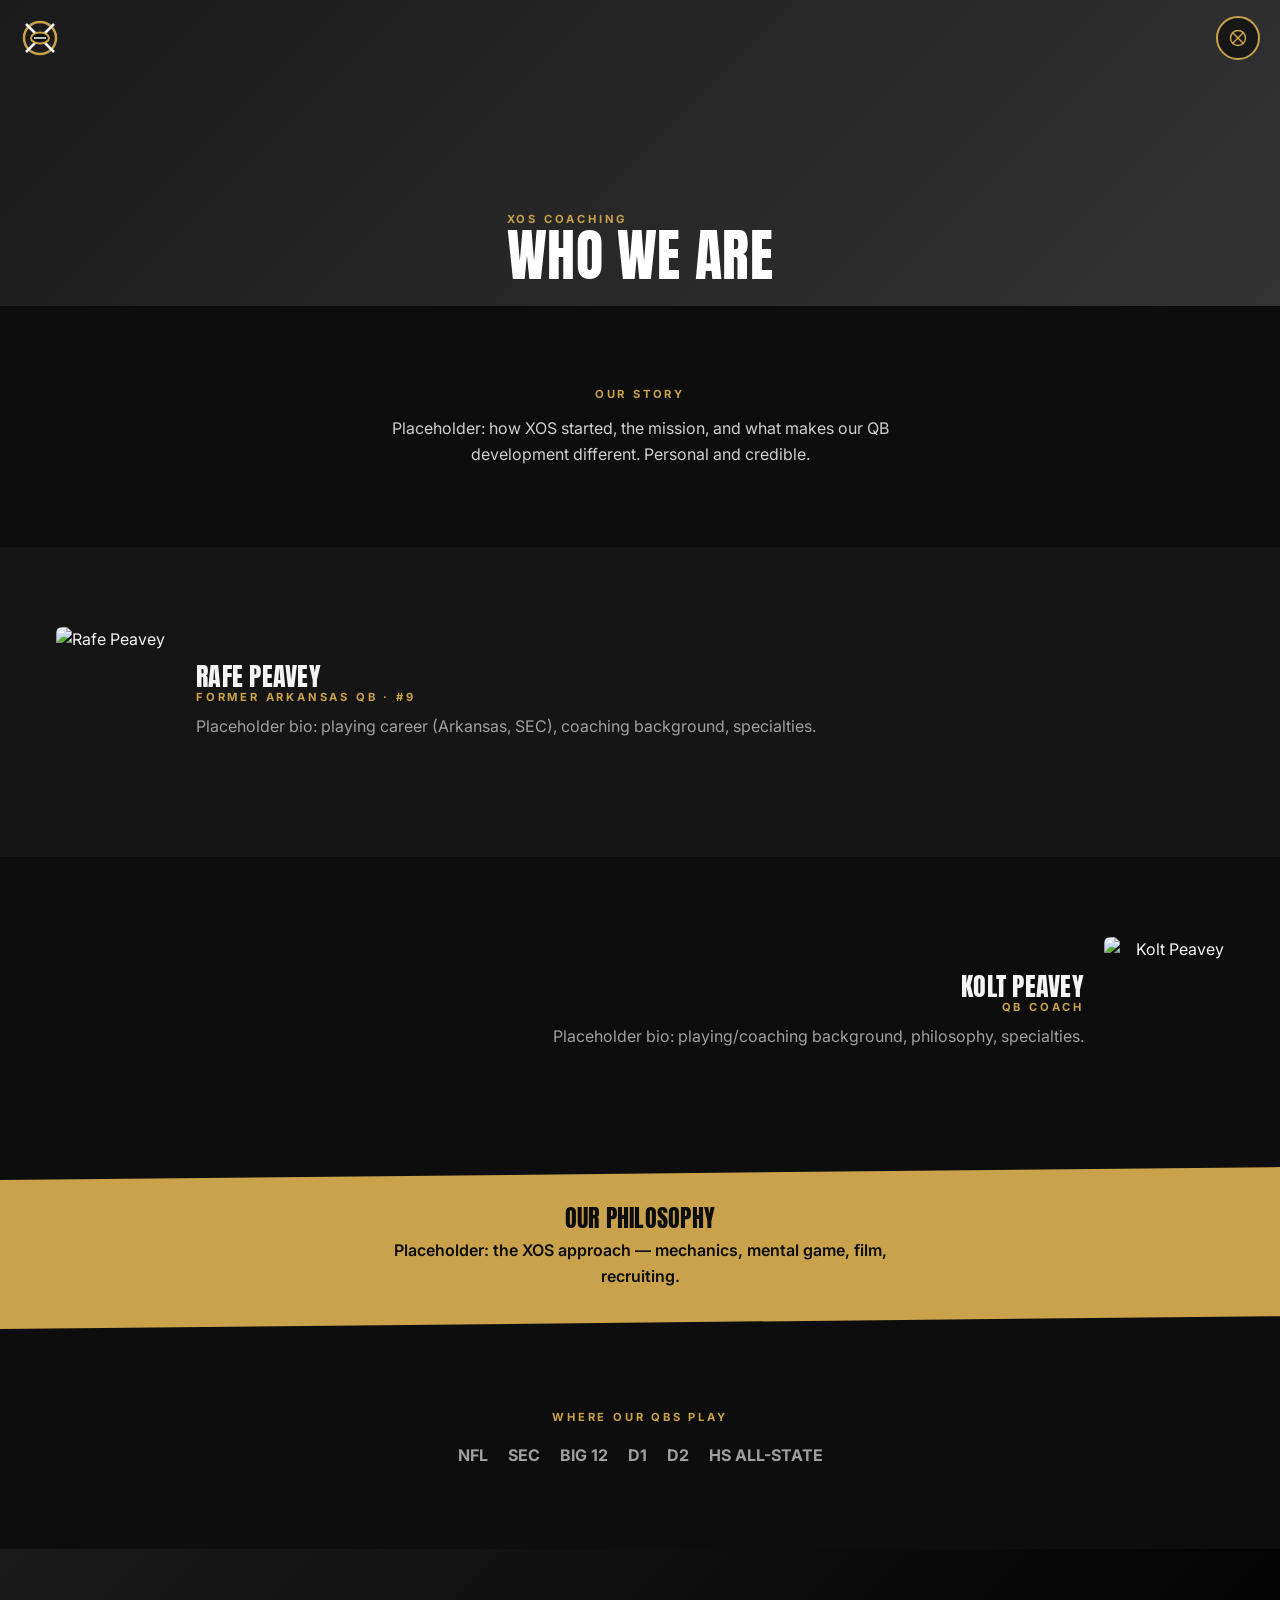
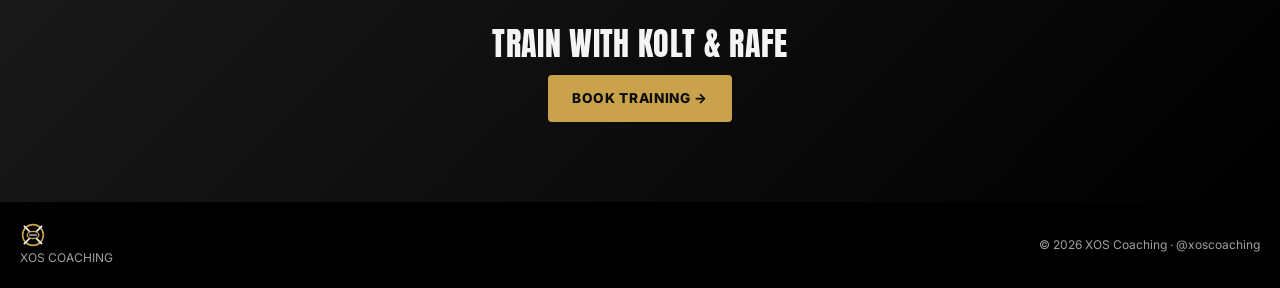
==== about.html @ e22375e3 "feat: about and training pages Co-Authored-By: Claude Opus 4.8 (1M context) <noreply@anthropic.com>" ====
<!doctype html>
<html lang="en">
<head>
  <meta charset="utf-8">
  <meta name="viewport" content="width=device-width, initial-scale=1">
  <title>Who We Are — XOS Coaching</title>
  <meta name="description" content="Meet Rafe & Kolt Peavey, elite quarterback coaches with 100+ NFL and college QBs developed.">
  <link rel="preconnect" href="https://fonts.googleapis.com">
  <link rel="preconnect" href="https://fonts.gstatic.com" crossorigin>
  <link href="https://fonts.googleapis.com/css2?family=Anton&family=Inter:wght@400;600;700;800&display=swap" rel="stylesheet">
  <link rel="stylesheet" href="css/styles.css">
  <link rel="icon" href="assets/logo.svg">
</head>
<body>
  <header class="site-header">
    <a href="index.html" aria-label="XOS Coaching home"><img class="logo" src="assets/logo.svg" alt="XOS Coaching"></a>
    <button class="menu-toggle" aria-label="Open menu" aria-controls="site-menu" aria-expanded="false">
      <svg viewBox="0 0 40 40" aria-hidden="true"><circle cx="20" cy="20" r="15" fill="none" stroke="currentColor" stroke-width="3"/><line x1="8" y1="8" x2="32" y2="32" stroke="currentColor" stroke-width="3"/><line x1="32" y1="8" x2="8" y2="32" stroke="currentColor" stroke-width="3"/></svg>
    </button>
  </header>

  <main>
    <section class="page-banner"><div class="container"><p class="label">XOS Coaching</p><h1>Who We Are</h1></div></section>

    <section class="section container" style="text-align:center">
      <p class="label">Our Story</p>
      <p style="max-width:36rem;margin:.75rem auto 0;color:#cfcfcf">Placeholder: how XOS started, the mission, and what makes our QB development different. Personal and credible.</p>
    </section>

    <section class="section" style="background:var(--panel-2)"><div class="container">
      <div class="about-coach">
        <img src="images/rafe.jpg" alt="Rafe Peavey">
        <div><h2 style="font-size:1.6rem">Rafe Peavey</h2><p class="label">Former Arkansas QB · #9</p><p style="color:var(--muted);margin-top:.5rem">Placeholder bio: playing career (Arkansas, SEC), coaching background, specialties.</p></div>
      </div>
    </div></section>

    <section class="section"><div class="container">
      <div class="about-coach reverse">
        <img src="images/kolt.jpg" alt="Kolt Peavey">
        <div><h2 style="font-size:1.6rem">Kolt Peavey</h2><p class="label">QB Coach</p><p style="color:var(--muted);margin-top:.5rem">Placeholder bio: playing/coaching background, philosophy, specialties.</p></div>
      </div>
    </div></section>

    <section class="slash"><div class="container" style="text-align:center">
      <h2 style="font-size:1.5rem">Our Philosophy</h2>
      <p style="max-width:34rem;margin:.5rem auto 0;font-weight:600">Placeholder: the XOS approach — mechanics, mental game, film, recruiting.</p>
    </div></section>

    <section class="section container" style="text-align:center">
      <p class="label">Where Our QBs Play</p>
      <div class="commit-list" style="margin-top:1rem;color:var(--muted)"><span>NFL</span><span>SEC</span><span>BIG 12</span><span>D1</span><span>D2</span><span>HS ALL-STATE</span></div>
    </section>

    <section class="section" style="background:linear-gradient(135deg,#1a1a1a,#000);text-align:center"><div class="container">
      <h2 style="font-size:2rem">Train With Kolt &amp; Rafe</h2>
      <a class="btn btn-gold" href="contact.html" style="margin-top:1rem">BOOK TRAINING →</a>
    </div></section>
  </main>

  <div class="site-menu" id="site-menu" role="dialog" aria-modal="true" aria-label="Site menu">
    <button class="menu-toggle menu-close" aria-label="Close menu">✕</button>
    <nav>
      <a href="about.html" aria-current="page">Who We Are</a>
      <a href="training.html">What We Do</a>
      <a href="players.html">Players</a>
      <a href="contact.html">Contact</a>
    </nav>
    <div class="menu-foot">KOLT &amp; RAFE PEAVEY · @XOSCOACHING</div>
  </div>

  <footer class="site-footer">
    <span><img class="logo" src="assets/logo.svg" alt="">XOS COACHING</span>
    <span>© 2026 XOS Coaching · @xoscoaching</span>
  </footer>

  <script src="js/main.js"></script>
</body>
</html>
---- css/styles.css ----
:root{
  --ink:#0d0d0d; --panel:#111; --panel-2:#151515;
  --gold:#c9a24b; --gold-dim:#7a5a1a;
  --text:#f4f4f4; --muted:#a0a0a0; --line:#262626;
  --max:1200px;
  --font-display:"Anton","Impact",sans-serif;
  --font-body:"Inter",-apple-system,"Segoe UI",Roboto,sans-serif;
}
*,*::before,*::after{box-sizing:border-box;margin:0;padding:0}
html{scroll-behavior:smooth}
body{background:var(--ink);color:var(--text);font-family:var(--font-body);line-height:1.6;-webkit-font-smoothing:antialiased}
img{max-width:100%;display:block}
a{color:inherit;text-decoration:none}
h1,h2,h3{font-family:var(--font-display);font-weight:400;letter-spacing:.01em;line-height:.95;text-transform:uppercase}
.container{max-width:var(--max);margin:0 auto;padding:0 1rem}
.label{color:var(--gold);font-size:.7rem;letter-spacing:.25em;text-transform:uppercase;font-weight:700;font-family:var(--font-body)}
.section{padding:3.5rem 0}
@media (min-width:1024px){.section{padding:5rem 0}}

/* buttons */
.btn{display:inline-block;font-family:var(--font-body);font-weight:800;font-size:.85rem;letter-spacing:.05em;padding:.8rem 1.5rem;border-radius:4px;cursor:pointer;border:0;transition:transform .1s,filter .15s}
.btn:hover{filter:brightness(1.08)}.btn:active{transform:translateY(1px)}
.btn-gold{background:var(--gold);color:var(--ink)}
.btn-ghost{background:transparent;color:var(--text);border:2px solid var(--gold)}

/* header */
.site-header{position:absolute;top:0;left:0;right:0;z-index:30;display:flex;align-items:center;justify-content:space-between;padding:1rem 1.25rem}
.site-header .logo{width:40px;height:40px}
.menu-toggle{width:44px;height:44px;border-radius:50%;border:2px solid var(--gold);background:#0d0d0daa;color:var(--gold);display:flex;align-items:center;justify-content:center;cursor:pointer}
.menu-toggle svg{width:20px;height:20px}

/* full-screen menu */
.site-menu{position:fixed;inset:0;z-index:40;background:var(--ink);display:flex;flex-direction:column;justify-content:center;padding:2rem 1.5rem;transform:translateY(-100%);opacity:0;visibility:hidden;transition:transform .35s ease,opacity .3s}
.site-menu.open{transform:translateY(0);opacity:1;visibility:visible}
.site-menu nav{display:flex;flex-direction:column;gap:.75rem}
.site-menu nav a{font-family:var(--font-display);font-size:2.25rem;text-transform:uppercase;color:var(--text);width:fit-content;transition:color .15s}
.site-menu nav a:hover,.site-menu nav a[aria-current="page"]{color:var(--gold)}
.site-menu .menu-close{position:absolute;top:1rem;right:1.25rem}
.site-menu .menu-foot{position:absolute;bottom:1.5rem;left:1.5rem;color:var(--muted);font-size:.75rem;letter-spacing:.1em}
@media (min-width:1024px){.site-menu nav a{font-size:3.5rem}}

/* footer */
.site-footer{background:#000;color:var(--muted);font-size:.75rem;padding:1.25rem;display:flex;flex-wrap:wrap;gap:.5rem;justify-content:space-between;align-items:center}
.site-footer .logo{width:26px;height:26px;vertical-align:middle;margin-right:.4rem}

/* hero & home */
.hero{position:relative;min-height:88vh;display:flex;align-items:flex-end;overflow:hidden;background:#c9c4b8}
.hero__collage{position:absolute;inset:0;z-index:0}
.hero__collage img{position:absolute;bottom:0;height:auto;object-fit:cover}
.hero__watermark{position:absolute;top:44%;left:50%;transform:translate(-50%,-50%);font-family:var(--font-display);font-size:32vw;color:#000;opacity:.08;z-index:0;pointer-events:none;line-height:1}
.hero__scrim{position:absolute;inset:0;background:linear-gradient(0deg,#000000aa,transparent 55%);z-index:1}
.hero__inner{position:relative;z-index:2;padding:0 1.25rem 2.5rem}
.hero h1{color:#fff;font-size:clamp(2.75rem,10vw,6rem);text-shadow:0 2px 12px #0009}
.hero .cta{margin-top:1.25rem}
.slash{background:var(--gold);color:var(--ink);clip-path:polygon(0 8%,100% 0,100% 92%,0 100%);padding:2.5rem 0}
.stats{display:flex;justify-content:space-around;text-align:center;gap:1rem;flex-wrap:wrap}
.stats .n{font-family:var(--font-display);font-size:2.5rem}
.cards{display:grid;grid-template-columns:1fr;gap:1rem}
@media(min-width:640px){.cards{grid-template-columns:repeat(3,1fr)}}
.card{background:var(--panel);border:1px solid var(--line);border-top:3px solid var(--gold);border-radius:6px;padding:1.25rem}
.coach-row{display:flex;gap:1rem;align-items:center;flex-wrap:wrap}

/* page banner */
.page-banner{position:relative;min-height:34vh;display:flex;align-items:flex-end;background:linear-gradient(135deg,#1a1a1a,#333);overflow:hidden}
.page-banner .container{position:relative;z-index:2;padding-bottom:1.5rem}
.page-banner h1{color:#fff;font-size:clamp(2rem,7vw,3.5rem)}

/* gallery */
.gallery{display:grid;grid-template-columns:repeat(2,1fr);gap:.5rem}
@media(min-width:640px){.gallery{grid-template-columns:repeat(4,1fr)}}
.gallery img{width:100%;height:100%;aspect-ratio:1;object-fit:cover;border-radius:4px;cursor:pointer;transition:opacity .15s}
.gallery img:hover{opacity:.85}

/* lightbox */
.lightbox{position:fixed;inset:0;z-index:60;background:#000000ee;display:none;align-items:center;justify-content:center;padding:1.5rem}
.lightbox.open{display:flex}
.lightbox img{max-width:92vw;max-height:88vh;border-radius:6px}
.lightbox .lb-close{position:absolute;top:1rem;right:1.25rem;color:#fff;font-size:2rem;cursor:pointer;background:none;border:0}

/* commitments */
.commit-list{display:flex;flex-wrap:wrap;justify-content:center;gap:.5rem 1.25rem;font-weight:700}

/* contact form */
.contact-grid{display:grid;grid-template-columns:1fr;gap:1.5rem}
@media(min-width:900px){.contact-grid{grid-template-columns:1.4fr 1fr}}
.field label{display:block;color:var(--muted);font-size:.7rem;letter-spacing:.12em;text-transform:uppercase;margin-bottom:.3rem}
.field input,.field select,.field textarea{width:100%;background:#1a1a1a;border:1px solid var(--line);border-radius:4px;color:var(--text);padding:.6rem;font-family:var(--font-body)}
.field{margin-bottom:.8rem}
.field-row{display:grid;grid-template-columns:1fr 1fr;gap:.8rem}
.field input:focus,.field select:focus,.field textarea:focus{outline:2px solid var(--gold);border-color:var(--gold)}
.field.required label::after{content:" *";color:var(--gold)}
.form-status{margin-top:.8rem;padding:.8rem;border-radius:4px;display:none}
.form-status.ok{display:block;background:#14351f;color:#7fdca0}
.form-status.err{display:block;background:#3a1414;color:#f0a0a0}
.contact-info a{color:var(--gold)}
.contact-info div{margin:.5rem 0}

/* about page */
.about-coach{display:flex;gap:1.25rem;align-items:center;flex-wrap:wrap}
.about-coach img{width:120px;height:150px;object-fit:cover;border-radius:6px}
@media(min-width:640px){.about-coach.reverse{flex-direction:row-reverse;text-align:right}}
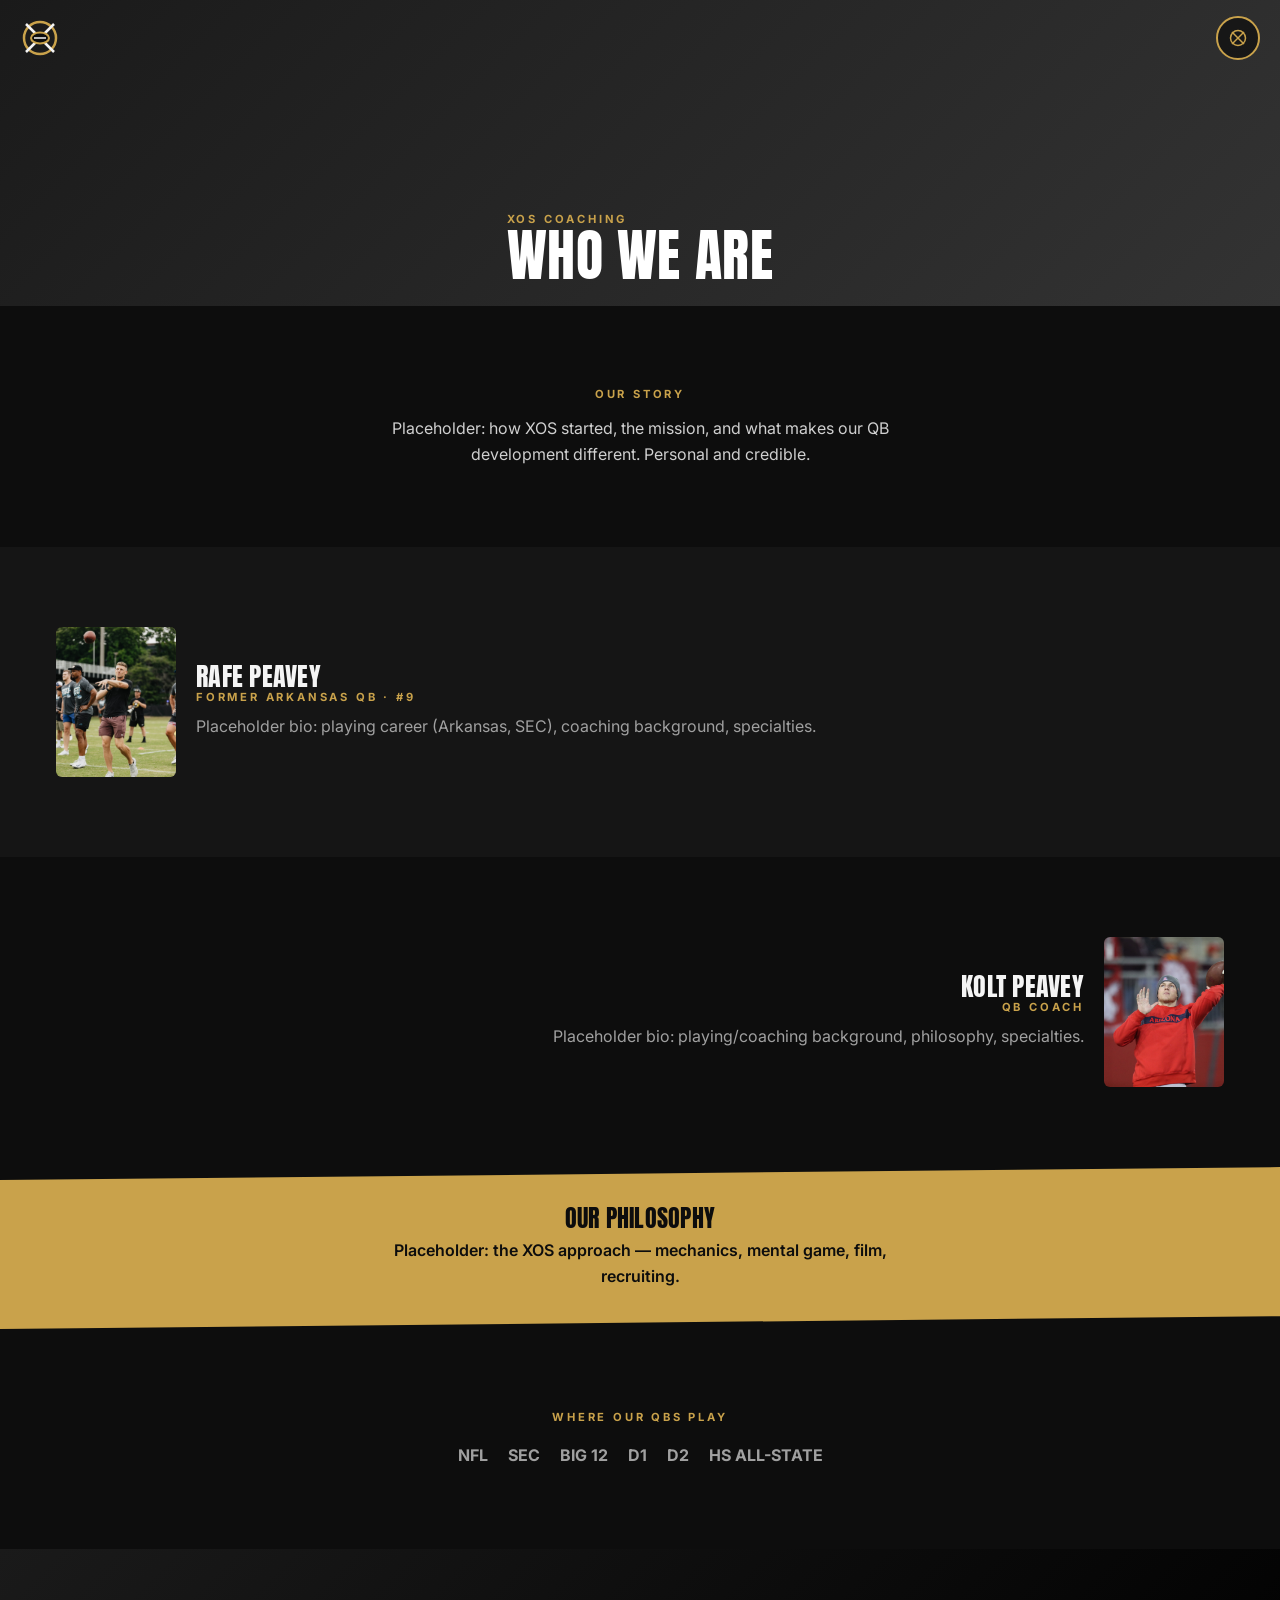
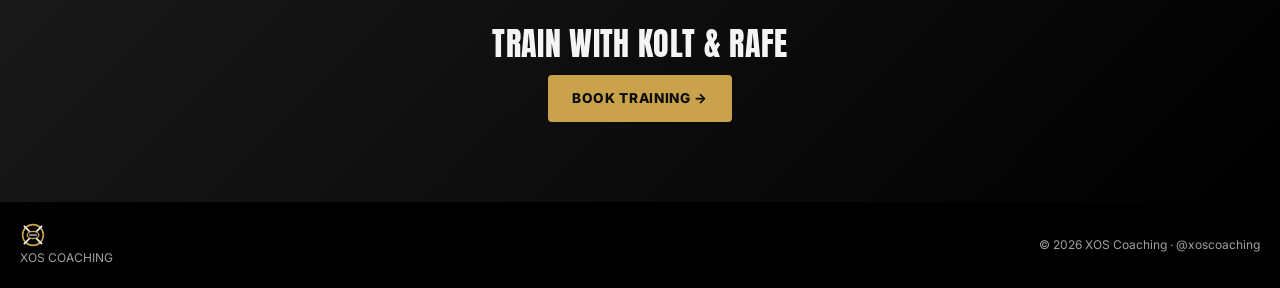
==== commit aa806f2e: "feat: add optimized photos and wire real images" ====
--- a/about.html
+++ b/about.html
@@ -29,14 +29,14 @@
 
     <section class="section" style="background:var(--panel-2)"><div class="container">
       <div class="about-coach">
-        <img src="images/rafe.jpg" alt="Rafe Peavey">
+        <img src="images/rafe.jpg" alt="Coach Rafe Peavey on the field">
         <div><h2 style="font-size:1.6rem">Rafe Peavey</h2><p class="label">Former Arkansas QB · #9</p><p style="color:var(--muted);margin-top:.5rem">Placeholder bio: playing career (Arkansas, SEC), coaching background, specialties.</p></div>
       </div>
     </div></section>
 
     <section class="section"><div class="container">
       <div class="about-coach reverse">
-        <img src="images/kolt.jpg" alt="Kolt Peavey">
+        <img src="images/kolt.jpg" alt="Coach Kolt Peavey coaching from the sideline">
         <div><h2 style="font-size:1.6rem">Kolt Peavey</h2><p class="label">QB Coach</p><p style="color:var(--muted);margin-top:.5rem">Placeholder bio: playing/coaching background, philosophy, specialties.</p></div>
       </div>
     </div></section>
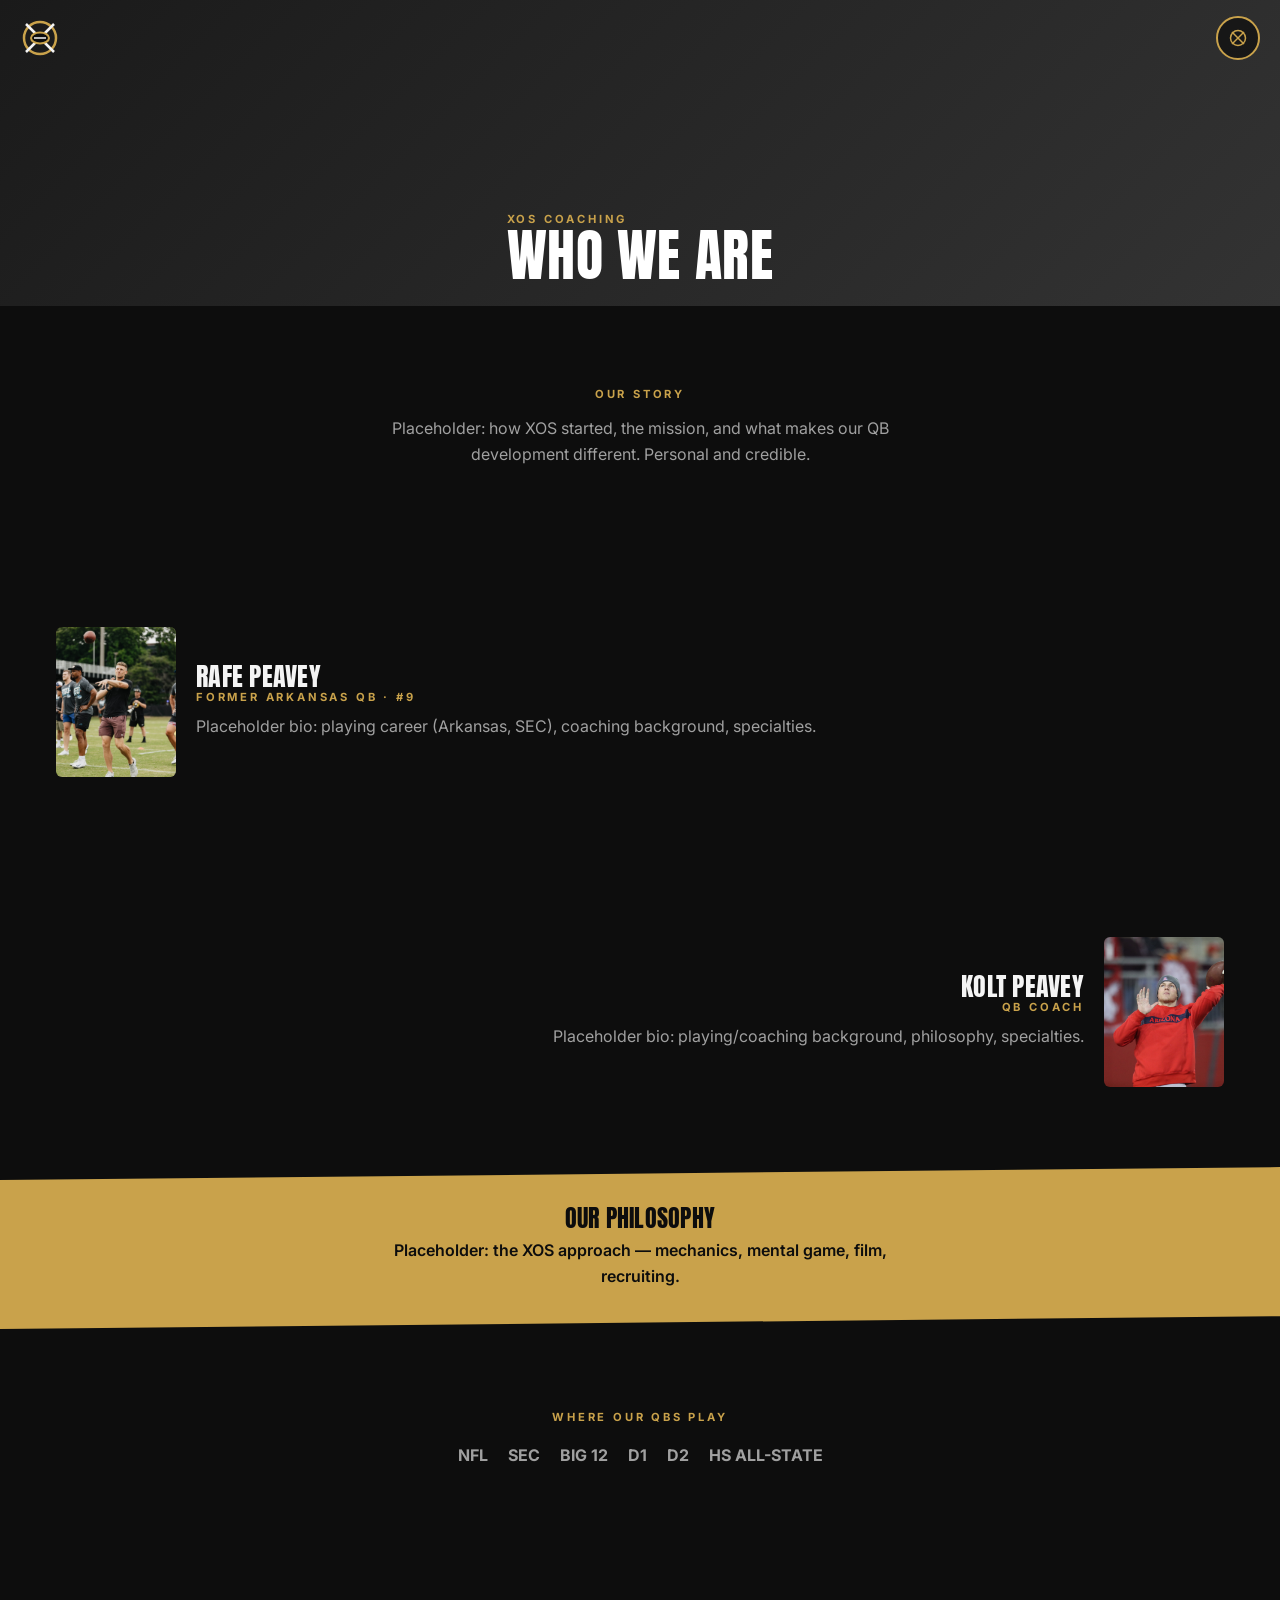
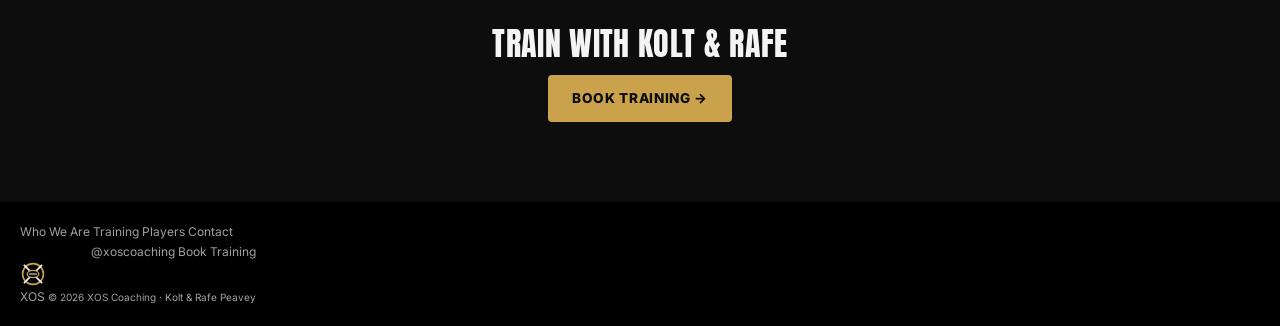
==== commit a40f114e: "Restyle interior pages to Midnight Gold theme Dossier player cards, themed banners/CTAs, light foote" ====
--- a/about.html
+++ b/about.html
@@ -7,9 +7,9 @@
   <meta name="description" content="Meet Rafe & Kolt Peavey, elite quarterback coaches with 100+ NFL and college QBs developed.">
   <link rel="preconnect" href="https://fonts.googleapis.com">
   <link rel="preconnect" href="https://fonts.gstatic.com" crossorigin>
-  <link href="https://fonts.googleapis.com/css2?family=Anton&family=Inter:wght@400;600;700;800&display=swap" rel="stylesheet">
+  <link href="https://fonts.googleapis.com/css2?family=Anton&family=Inter:wght@300;400;600;700;800&family=JetBrains+Mono:wght@400;700&display=swap" rel="stylesheet">
   <link rel="stylesheet" href="css/styles.css">
-  <link rel="icon" href="assets/logo.svg">
+  <link rel="icon" href="assets/logo.svg" type="image/svg+xml">
 </head>
 <body>
   <header class="site-header">
@@ -24,19 +24,19 @@
 
     <section class="section container" style="text-align:center">
       <p class="label">Our Story</p>
-      <p style="max-width:36rem;margin:.75rem auto 0;color:#cfcfcf">Placeholder: how XOS started, the mission, and what makes our QB development different. Personal and credible.</p>
+      <p style="max-width:36rem;margin:.75rem auto 0;color:var(--muted)">Placeholder: how XOS started, the mission, and what makes our QB development different. Personal and credible.</p>
     </section>
 
-    <section class="section" style="background:var(--panel-2)"><div class="container">
+    <section class="section" style="background:var(--bg-mid)"><div class="container">
       <div class="about-coach">
-        <img src="images/rafe.jpg" alt="Coach Rafe Peavey on the field">
+        <img src="images/rafe.jpg" alt="Coach Rafe Peavey on the field" loading="lazy">
         <div><h2 style="font-size:1.6rem">Rafe Peavey</h2><p class="label">Former Arkansas QB · #9</p><p style="color:var(--muted);margin-top:.5rem">Placeholder bio: playing career (Arkansas, SEC), coaching background, specialties.</p></div>
       </div>
     </div></section>
 
     <section class="section"><div class="container">
       <div class="about-coach reverse">
-        <img src="images/kolt.jpg" alt="Coach Kolt Peavey coaching from the sideline">
+        <img src="images/kolt.jpg" alt="Coach Kolt Peavey coaching from the sideline" loading="lazy">
         <div><h2 style="font-size:1.6rem">Kolt Peavey</h2><p class="label">QB Coach</p><p style="color:var(--muted);margin-top:.5rem">Placeholder bio: playing/coaching background, philosophy, specialties.</p></div>
       </div>
     </div></section>
@@ -51,8 +51,8 @@
       <div class="commit-list" style="margin-top:1rem;color:var(--muted)"><span>NFL</span><span>SEC</span><span>BIG 12</span><span>D1</span><span>D2</span><span>HS ALL-STATE</span></div>
     </section>
 
-    <section class="section" style="background:linear-gradient(135deg,#1a1a1a,#000);text-align:center"><div class="container">
-      <h2 style="font-size:2rem">Train With Kolt &amp; Rafe</h2>
+    <section class="section" style="background:radial-gradient(ellipse at 50% 120%,var(--bg-warm) 0%,var(--bg) 70%);text-align:center"><div class="container">
+      <h2 class="glow-text" style="font-size:2rem">Train With Kolt &amp; Rafe</h2>
       <a class="btn btn-gold" href="contact.html" style="margin-top:1rem">BOOK TRAINING →</a>
     </div></section>
   </main>
@@ -68,9 +68,26 @@
     <div class="menu-foot">KOLT &amp; RAFE PEAVEY · @XOSCOACHING</div>
   </div>
 
+  <!-- LIGHT FOOTER -->
   <footer class="site-footer">
-    <span><img class="logo" src="assets/logo.svg" alt="">XOS COACHING</span>
-    <span>© 2026 XOS Coaching · @xoscoaching</span>
+    <div class="footer-inner">
+      <div class="footer-links">
+        <div>
+          <a href="about.html">Who We Are</a>
+          <a href="training.html">Training</a>
+          <a href="players.html">Players</a>
+          <a href="contact.html">Contact</a>
+        </div>
+        <div style="text-align:right">
+          <a href="https://instagram.com/xoscoaching">@xoscoaching</a>
+          <a href="contact.html">Book Training</a>
+        </div>
+      </div>
+      <div class="footer-brand">
+        <span class="brand-word"><img class="logo" src="assets/logo.svg" alt="">XOS</span>
+        <small>© 2026 XOS Coaching · Kolt &amp; Rafe Peavey</small>
+      </div>
+    </div>
   </footer>
 
   <script src="js/main.js"></script>
--- a/css/styles.css
+++ b/css/styles.css
@@ -44,12 +44,12 @@
 .site-footer .logo{width:26px;height:26px;vertical-align:middle;margin-right:.4rem}
 
 /* hero & home */
-.hero{position:relative;min-height:88vh;display:flex;align-items:flex-end;overflow:hidden;background:#c9c4b8}
-.hero__collage{position:absolute;inset:0;z-index:0}
-.hero__collage img{position:absolute;bottom:0;height:auto;object-fit:cover}
-.hero__watermark{position:absolute;top:44%;left:50%;transform:translate(-50%,-50%);font-family:var(--font-display);font-size:32vw;color:#000;opacity:.08;z-index:0;pointer-events:none;line-height:1}
-.hero__scrim{position:absolute;inset:0;background:linear-gradient(0deg,#000000aa,transparent 55%);z-index:1}
-.hero__inner{position:relative;z-index:2;padding:0 1.25rem 2.5rem}
+.hero{position:relative;min-height:86vh;display:flex;align-items:flex-end;overflow:hidden;background:#0d0d0d}
+.hero__collage{position:absolute;inset:0;z-index:0;display:flex}
+.hero__collage img{flex:1 1 0;width:0;height:100%;object-fit:cover;object-position:center 25%}
+.hero__watermark{position:absolute;top:50%;left:50%;transform:translate(-50%,-50%);font-family:var(--font-display);font-size:34vw;color:#fff;opacity:.12;z-index:2;pointer-events:none;line-height:1;letter-spacing:-.02em}
+.hero__scrim{position:absolute;inset:0;background:linear-gradient(0deg,rgba(0,0,0,.8) 0%,rgba(0,0,0,.45) 45%,rgba(0,0,0,.2) 100%);z-index:1}
+.hero__inner{position:relative;z-index:3;padding:0 1.25rem 2.75rem}
 .hero h1{color:#fff;font-size:clamp(2.75rem,10vw,6rem);text-shadow:0 2px 12px #0009}
 .hero .cta{margin-top:1.25rem}
 .slash{background:var(--gold);color:var(--ink);clip-path:polygon(0 8%,100% 0,100% 92%,0 100%);padding:2.5rem 0}
@@ -70,12 +70,13 @@
 @media(min-width:640px){.gallery{grid-template-columns:repeat(4,1fr)}}
 .gallery img{width:100%;height:100%;aspect-ratio:1;object-fit:cover;border-radius:4px;cursor:pointer;transition:opacity .15s}
 .gallery img:hover{opacity:.85}
+.gallery img:focus-visible{outline:3px solid var(--gold);outline-offset:2px}
 
 /* lightbox */
 .lightbox{position:fixed;inset:0;z-index:60;background:#000000ee;display:none;align-items:center;justify-content:center;padding:1.5rem}
 .lightbox.open{display:flex}
 .lightbox img{max-width:92vw;max-height:88vh;border-radius:6px}
-.lightbox .lb-close{position:absolute;top:1rem;right:1.25rem;color:#fff;font-size:2rem;cursor:pointer;background:none;border:0}
+.lightbox .lb-close{position:absolute;top:1rem;right:1.25rem;width:44px;height:44px;display:flex;align-items:center;justify-content:center;color:#fff;font-size:2rem;cursor:pointer;background:none;border:0}
 
 /* commitments */
 .commit-list{display:flex;flex-wrap:wrap;justify-content:center;gap:.5rem 1.25rem;font-weight:700}
@@ -86,7 +87,8 @@
 .field label{display:block;color:var(--muted);font-size:.7rem;letter-spacing:.12em;text-transform:uppercase;margin-bottom:.3rem}
 .field input,.field select,.field textarea{width:100%;background:#1a1a1a;border:1px solid var(--line);border-radius:4px;color:var(--text);padding:.6rem;font-family:var(--font-body)}
 .field{margin-bottom:.8rem}
-.field-row{display:grid;grid-template-columns:1fr 1fr;gap:.8rem}
+.field-row{display:grid;grid-template-columns:1fr;gap:.8rem}
+@media(min-width:480px){.field-row{grid-template-columns:1fr 1fr}}
 .field input:focus,.field select:focus,.field textarea:focus{outline:2px solid var(--gold);border-color:var(--gold)}
 .field.required label::after{content:" *";color:var(--gold)}
 .form-status{margin-top:.8rem;padding:.8rem;border-radius:4px;display:none}
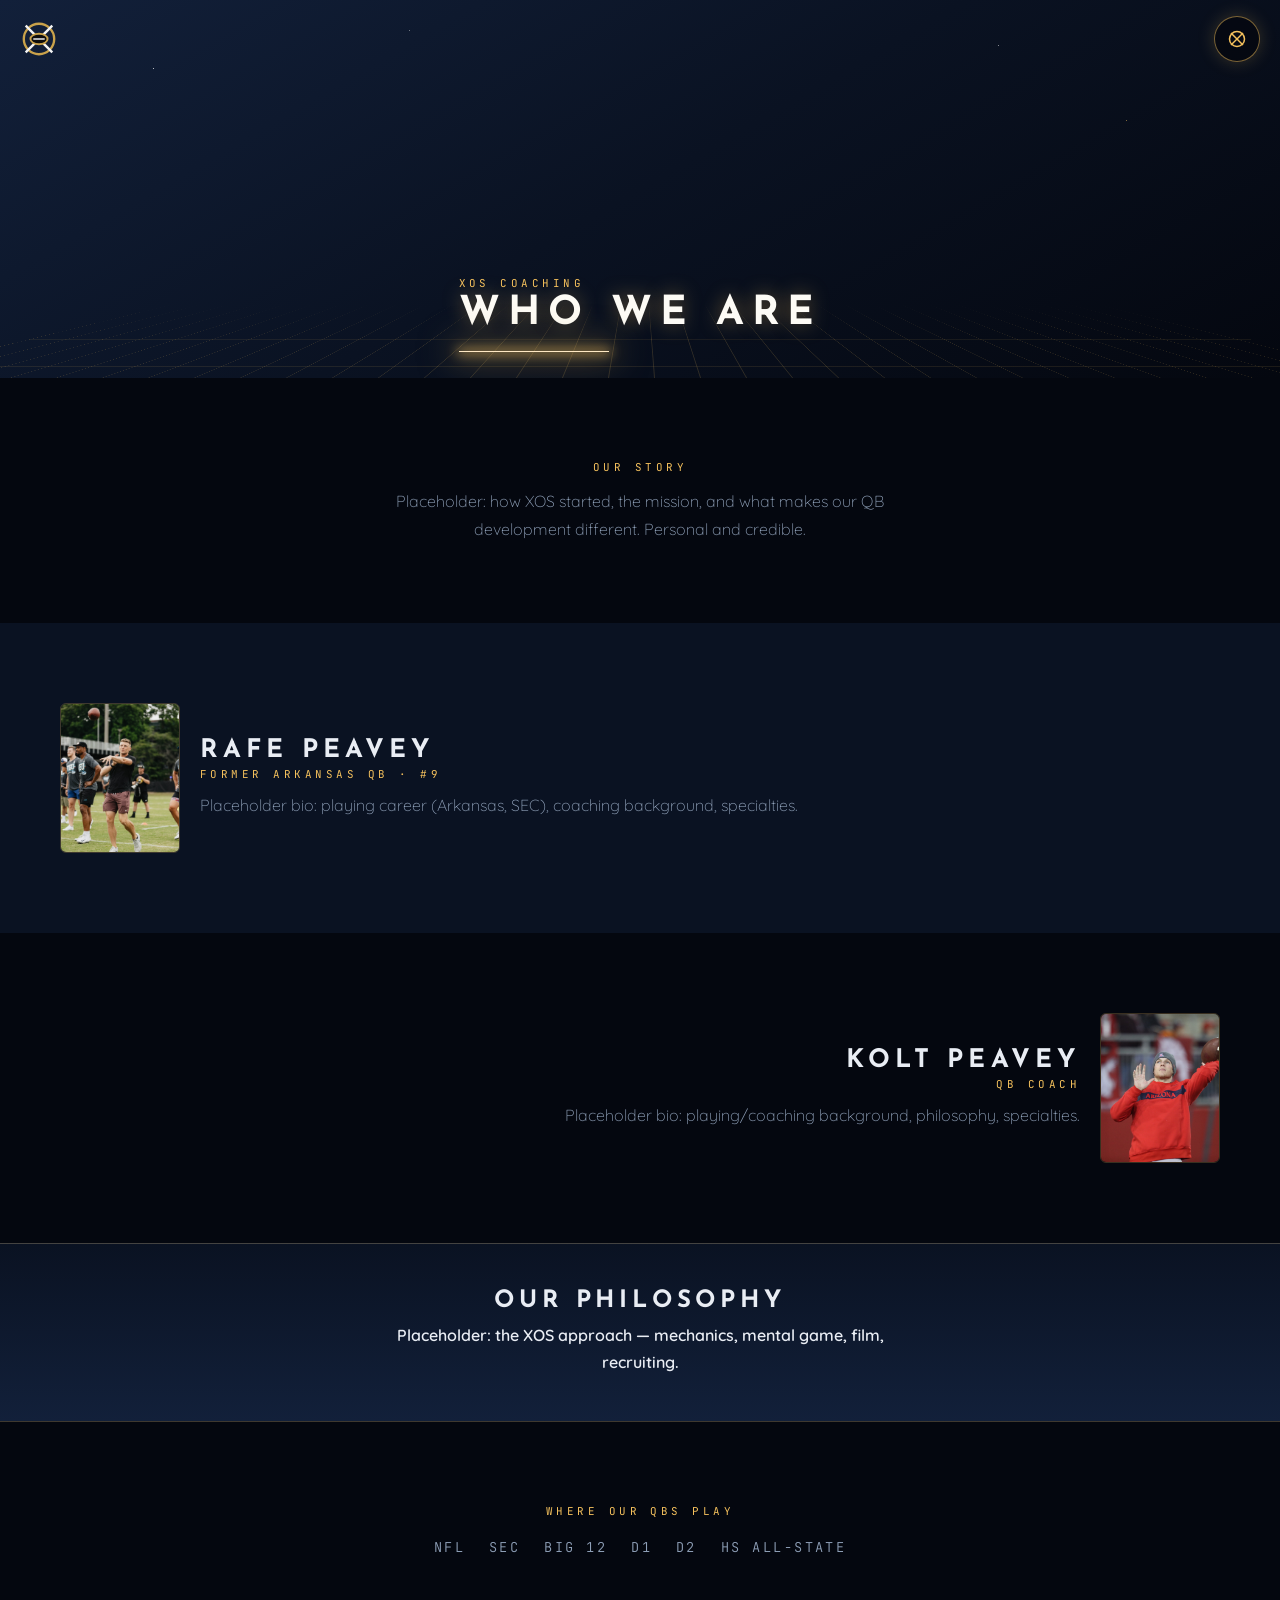
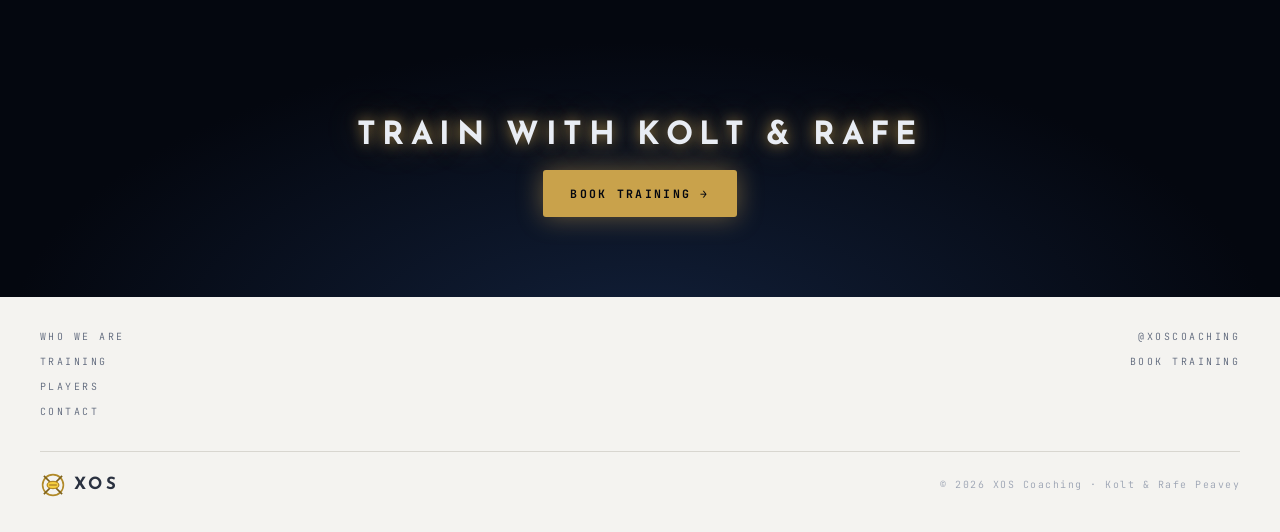
==== commit 7fe49813: "Redraw XOS hero wordmark as neon saber; align type with Odin Hero wordmark is now an inline SVG of s" ====
--- a/about.html
+++ b/about.html
@@ -7,7 +7,7 @@
   <meta name="description" content="Meet Rafe & Kolt Peavey, elite quarterback coaches with 100+ NFL and college QBs developed.">
   <link rel="preconnect" href="https://fonts.googleapis.com">
   <link rel="preconnect" href="https://fonts.gstatic.com" crossorigin>
-  <link href="https://fonts.googleapis.com/css2?family=Anton&family=Inter:wght@300;400;600;700;800&family=JetBrains+Mono:wght@400;700&display=swap" rel="stylesheet">
+  <link href="https://fonts.googleapis.com/css2?family=Josefin+Sans:wght@400;600;700&family=Quicksand:wght@300;400;500;600;700&family=JetBrains+Mono:wght@400;700&display=swap" rel="stylesheet">
   <link rel="stylesheet" href="css/styles.css">
   <link rel="icon" href="assets/logo.svg" type="image/svg+xml">
 </head>
--- a/css/styles.css
+++ b/css/styles.css
@@ -1,103 +1,584 @@
+/* ============================================================
+   XOS COACHING — "Midnight Gold" theme
+   Gold neon on deep navy. Vanilla CSS, no build step.
+   ============================================================ */
+
 :root{
-  --ink:#0d0d0d; --panel:#111; --panel-2:#151515;
-  --gold:#c9a24b; --gold-dim:#7a5a1a;
-  --text:#f4f4f4; --muted:#a0a0a0; --line:#262626;
+  /* Midnight Gold palette */
+  --bg:#04070f;
+  --bg-mid:#0a1222;
+  --bg-warm:#12203a;
+  --panel:rgba(18,32,58,.45);
+  --hairline:rgba(245,193,93,.22);
+  --gold:#c9a24b;
+  --hot:#f5c15d;
+  --core:#ffe9c4;
+  --head:#fdfbf5;
+  --text:#e9edf4;
+  --muted:#8fa0b8;
+
+  /* raw neon channels for rgba() glows */
+  --neon:245,193,93;
+  --neon-deep:201,162,75;
+
+  /* backward-compat aliases (interior pages still reference these
+     until their Task 3 restyle lands) */
+  --ink:#04070f;
+  --panel-2:#0a1222;
+  --line:rgba(245,193,93,.14);
+  --gold-dim:#7a5a1a;
+
   --max:1200px;
-  --font-display:"Anton","Impact",sans-serif;
-  --font-body:"Inter",-apple-system,"Segoe UI",Roboto,sans-serif;
-}
+  --font-display:"Josefin Sans","Futura","Century Gothic",sans-serif;
+  --font-body:"Quicksand",-apple-system,"Segoe UI",Roboto,sans-serif;
+  --font-mono:"JetBrains Mono",ui-monospace,SFMono-Regular,Menlo,monospace;
+
+  /* signature glow */
+  --glow-text:0 0 14px rgba(var(--neon),.6), 0 0 34px rgba(var(--neon-deep),.45);
+  --duotone:grayscale(1) brightness(.5) contrast(1.15) sepia(.5) saturate(1.4) hue-rotate(170deg);
+}
+
 *,*::before,*::after{box-sizing:border-box;margin:0;padding:0}
-html{scroll-behavior:smooth}
-body{background:var(--ink);color:var(--text);font-family:var(--font-body);line-height:1.6;-webkit-font-smoothing:antialiased}
+/* Plain native scrolling — no smooth-scroll, nothing fights the wheel.
+   overflow-x:clip (not hidden) so no scroll container is created and
+   position:fixed descendants stay glued to the viewport. */
+html{overflow-x:clip}
+body{
+  background:var(--bg);
+  color:var(--text);
+  font-family:var(--font-body);
+  font-weight:300;
+  line-height:1.7;
+  -webkit-font-smoothing:antialiased;
+  overflow-x:clip;
+}
 img{max-width:100%;display:block}
 a{color:inherit;text-decoration:none}
-h1,h2,h3{font-family:var(--font-display);font-weight:400;letter-spacing:.01em;line-height:.95;text-transform:uppercase}
-.container{max-width:var(--max);margin:0 auto;padding:0 1rem}
-.label{color:var(--gold);font-size:.7rem;letter-spacing:.25em;text-transform:uppercase;font-weight:700;font-family:var(--font-body)}
-.section{padding:3.5rem 0}
+h1,h2,h3{font-family:var(--font-display);font-weight:700;letter-spacing:.2em;line-height:1.1;text-transform:uppercase}
+
+.container{max-width:var(--max);margin:0 auto;padding:0 1.25rem}
+.section{padding:3.5rem 0;position:relative}
 @media (min-width:1024px){.section{padding:5rem 0}}
 
-/* buttons */
-.btn{display:inline-block;font-family:var(--font-body);font-weight:800;font-size:.85rem;letter-spacing:.05em;padding:.8rem 1.5rem;border-radius:4px;cursor:pointer;border:0;transition:transform .1s,filter .15s}
-.btn:hover{filter:brightness(1.08)}.btn:active{transform:translateY(1px)}
-.btn-gold{background:var(--gold);color:var(--ink)}
-.btn-ghost{background:transparent;color:var(--text);border:2px solid var(--gold)}
-
-/* header */
-.site-header{position:absolute;top:0;left:0;right:0;z-index:30;display:flex;align-items:center;justify-content:space-between;padding:1rem 1.25rem}
-.site-header .logo{width:40px;height:40px}
-.menu-toggle{width:44px;height:44px;border-radius:50%;border:2px solid var(--gold);background:#0d0d0daa;color:var(--gold);display:flex;align-items:center;justify-content:center;cursor:pointer}
+/* ---------- micro-labels ---------- */
+.label,.mono-label{
+  font-family:var(--font-mono);
+  font-size:.68rem;
+  letter-spacing:.32em;
+  text-transform:uppercase;
+  font-weight:400;
+  color:var(--hot);
+}
+.mono-label{color:var(--muted)}
+.glow-text{text-shadow:var(--glow-text)}
+
+/* ============================================================
+   BUTTONS
+   ============================================================ */
+.btn{
+  display:inline-block;
+  font-family:var(--font-mono);
+  font-weight:700;
+  font-size:.72rem;
+  letter-spacing:.2em;
+  text-transform:uppercase;
+  padding:.85rem 1.7rem;
+  border-radius:3px;
+  cursor:pointer;
+  border:0;
+  transition:transform .12s ease,box-shadow .25s ease,background .25s ease,color .25s ease;
+}
+.btn:active{transform:translateY(1px)}
+
+.btn-gold{
+  background:var(--gold);
+  color:var(--bg);
+  box-shadow:0 0 26px rgba(var(--neon),.4);
+}
+.btn-gold:hover{
+  background:var(--hot);
+  box-shadow:0 0 34px rgba(var(--neon),.7),0 0 60px rgba(var(--neon-deep),.45);
+}
+
+.btn-ghost{
+  background:transparent;
+  color:var(--hot);
+  border:1px solid rgba(var(--neon),.45);
+  border-radius:0;
+  letter-spacing:.32em;
+}
+.btn-ghost:hover{
+  border-color:var(--hot);
+  box-shadow:0 0 20px rgba(var(--neon),.3),inset 0 0 18px rgba(var(--neon),.08);
+  color:var(--core);
+}
+
+/* ============================================================
+   HEADER + FULL-SCREEN MENU
+   ============================================================ */
+.site-header{
+  position:fixed;top:0;left:0;right:0;z-index:30;
+  display:flex;align-items:center;justify-content:space-between;
+  padding:1rem 1.25rem;
+}
+.site-header .logo{width:38px;height:38px}
+.menu-toggle{
+  width:46px;height:46px;border-radius:50%;
+  border:1px solid rgba(var(--neon),.5);
+  background:rgba(4,7,15,.75);
+  color:var(--hot);
+  display:flex;align-items:center;justify-content:center;
+  cursor:pointer;
+  box-shadow:0 0 18px rgba(var(--neon),.2);
+  transition:box-shadow .25s ease,color .2s ease;
+}
+.menu-toggle:hover{color:var(--core);box-shadow:0 0 26px rgba(var(--neon),.45)}
 .menu-toggle svg{width:20px;height:20px}
 
-/* full-screen menu */
-.site-menu{position:fixed;inset:0;z-index:40;background:var(--ink);display:flex;flex-direction:column;justify-content:center;padding:2rem 1.5rem;transform:translateY(-100%);opacity:0;visibility:hidden;transition:transform .35s ease,opacity .3s}
+.site-menu{
+  position:fixed;inset:0;z-index:40;
+  background:linear-gradient(150deg,var(--bg-warm) 0%,var(--bg-mid) 45%,var(--bg) 100%);
+  display:flex;flex-direction:column;justify-content:center;
+  padding:2rem 1.75rem;
+  transform:translateY(-100%);opacity:0;visibility:hidden;
+  transition:transform .4s ease,opacity .3s;
+}
 .site-menu.open{transform:translateY(0);opacity:1;visibility:visible}
-.site-menu nav{display:flex;flex-direction:column;gap:.75rem}
-.site-menu nav a{font-family:var(--font-display);font-size:2.25rem;text-transform:uppercase;color:var(--text);width:fit-content;transition:color .15s}
-.site-menu nav a:hover,.site-menu nav a[aria-current="page"]{color:var(--gold)}
-.site-menu .menu-close{position:absolute;top:1rem;right:1.25rem}
-.site-menu .menu-foot{position:absolute;bottom:1.5rem;left:1.5rem;color:var(--muted);font-size:.75rem;letter-spacing:.1em}
-@media (min-width:1024px){.site-menu nav a{font-size:3.5rem}}
-
-/* footer */
-.site-footer{background:#000;color:var(--muted);font-size:.75rem;padding:1.25rem;display:flex;flex-wrap:wrap;gap:.5rem;justify-content:space-between;align-items:center}
-.site-footer .logo{width:26px;height:26px;vertical-align:middle;margin-right:.4rem}
-
-/* hero & home */
-.hero{position:relative;min-height:86vh;display:flex;align-items:flex-end;overflow:hidden;background:#0d0d0d}
-.hero__collage{position:absolute;inset:0;z-index:0;display:flex}
-.hero__collage img{flex:1 1 0;width:0;height:100%;object-fit:cover;object-position:center 25%}
-.hero__watermark{position:absolute;top:50%;left:50%;transform:translate(-50%,-50%);font-family:var(--font-display);font-size:34vw;color:#fff;opacity:.12;z-index:2;pointer-events:none;line-height:1;letter-spacing:-.02em}
-.hero__scrim{position:absolute;inset:0;background:linear-gradient(0deg,rgba(0,0,0,.8) 0%,rgba(0,0,0,.45) 45%,rgba(0,0,0,.2) 100%);z-index:1}
-.hero__inner{position:relative;z-index:3;padding:0 1.25rem 2.75rem}
-.hero h1{color:#fff;font-size:clamp(2.75rem,10vw,6rem);text-shadow:0 2px 12px #0009}
-.hero .cta{margin-top:1.25rem}
-.slash{background:var(--gold);color:var(--ink);clip-path:polygon(0 8%,100% 0,100% 92%,0 100%);padding:2.5rem 0}
-.stats{display:flex;justify-content:space-around;text-align:center;gap:1rem;flex-wrap:wrap}
-.stats .n{font-family:var(--font-display);font-size:2.5rem}
+.site-menu nav{display:flex;flex-direction:column;gap:.6rem}
+.site-menu nav a{
+  font-family:var(--font-display);font-size:1.4rem;text-transform:uppercase;
+  font-weight:700;letter-spacing:.2em;
+  color:var(--text);width:fit-content;transition:color .18s ease,text-shadow .18s ease;
+}
+.site-menu nav a:hover,.site-menu nav a[aria-current="page"]{
+  color:var(--hot);text-shadow:var(--glow-text);
+}
+.site-menu .menu-close{position:absolute;top:1rem;right:1.25rem;font-size:1.1rem}
+.site-menu .menu-foot{
+  position:absolute;bottom:1.6rem;left:1.75rem;
+  font-family:var(--font-mono);font-size:.62rem;letter-spacing:.28em;
+  text-transform:uppercase;color:var(--muted);
+}
+@media (min-width:1024px){.site-menu nav a{font-size:2.1rem}}
+
+/* ============================================================
+   REUSABLE FX UTILITIES
+   ============================================================ */
+
+/* CSS star field */
+.stars{
+  position:absolute;inset:0;pointer-events:none;
+  background-image:
+    radial-gradient(1px 1px at 12% 18%, rgba(255,255,255,.8) 50%, transparent 50%),
+    radial-gradient(1px 1px at 78% 12%, rgba(255,255,255,.5) 50%, transparent 50%),
+    radial-gradient(1px 1px at 55% 26%, rgba(var(--neon),.7) 50%, transparent 50%),
+    radial-gradient(1px 1px at 32% 8%,  rgba(255,255,255,.45) 50%, transparent 50%),
+    radial-gradient(1px 1px at 88% 32%, rgba(var(--neon),.5) 50%, transparent 50%),
+    radial-gradient(1px 1px at 45% 14%, rgba(255,255,255,.35) 50%, transparent 50%),
+    radial-gradient(1px 1px at 65% 6%,  rgba(255,255,255,.55) 50%, transparent 50%),
+    radial-gradient(1px 1px at 22% 40%, rgba(255,255,255,.3) 50%, transparent 50%),
+    radial-gradient(1px 1px at 92% 60%, rgba(var(--neon),.4) 50%, transparent 50%),
+    radial-gradient(1px 1px at 8% 66%,  rgba(255,255,255,.35) 50%, transparent 50%);
+}
+
+/* perspective gold grid floor */
+.grid-floor{
+  position:absolute;left:-10%;right:-10%;bottom:0;height:42%;pointer-events:none;
+  background-image:
+    linear-gradient(rgba(var(--neon),.28) 1px, transparent 1px),
+    linear-gradient(90deg, rgba(var(--neon),.28) 1px, transparent 1px);
+  background-size:46px 34px;
+  transform:perspective(320px) rotateX(58deg);
+  transform-origin:bottom;
+  -webkit-mask-image:linear-gradient(180deg, transparent, black 60%);
+  mask-image:linear-gradient(180deg, transparent, black 60%);
+}
+
+/* faint flat grid (for diagram / advantage backdrops) */
+.grid-faint{
+  position:absolute;inset:0;pointer-events:none;
+  background-image:
+    linear-gradient(rgba(var(--neon),.06) 1px, transparent 1px),
+    linear-gradient(90deg, rgba(var(--neon),.06) 1px, transparent 1px);
+  background-size:64px 46px;
+}
+
+/* blue-night duotone photo filter */
+.duotone{filter:var(--duotone)}
+
+/* scanline overlay */
+.scanlines{
+  position:absolute;inset:0;pointer-events:none;
+  background:repeating-linear-gradient(0deg, transparent 0 4px, rgba(var(--neon),.05) 4px 5px);
+}
+
+/* lightsaber line */
+.saber{
+  width:150px;height:1px;background:var(--core);
+  box-shadow:0 0 12px 2px rgba(var(--neon),.85),0 0 34px 6px rgba(var(--neon-deep),.5);
+  transform:scaleX(0);transform-origin:center;
+  transition:transform .9s cubic-bezier(.2,.8,.2,1);
+}
+.saber--divider{width:100%;opacity:.7}
+.in-view .saber{transform:scaleX(1)}
+@keyframes saber-ignite{from{transform:scaleX(0);opacity:0}to{transform:scaleX(1);opacity:1}}
+
+/* ============================================================
+   CHAPTER SYSTEM (index cinematic)
+   ============================================================ */
+.ch{
+  position:relative;
+  min-height:100vh;  /* fallback for older browsers */
+  min-height:100svh; /* stable on mobile — no URL-bar jump */
+  display:flex;align-items:center;justify-content:center;
+  overflow:hidden;
+  padding:5rem 0;
+  contain:paint; /* lets Chrome skip painting offscreen chapters — fewer
+                    unpainted frames during fast scrolls. Safe: the fixed
+                    header is not a descendant of .ch. */
+}
+.ch__inner{
+  position:relative;z-index:3;width:100%;
+  max-width:var(--max);margin:0 auto;
+  padding:0 clamp(1.25rem,5vw,3.5rem);
+}
+/* reveal states — content rises/blur-resolves when chapter enters */
+.reveal{
+  opacity:0;transform:translateY(34px);filter:blur(8px);
+  transition:opacity .9s ease,transform .9s cubic-bezier(.2,.8,.2,1),filter .9s ease;
+  transition-delay:var(--d,0s);
+}
+.in-view .reveal{opacity:1;transform:none;filter:none}
+
+/* self-drawing SVG routes */
+.play path{
+  stroke-dasharray:520;stroke-dashoffset:520;
+  transition:stroke-dashoffset 1.6s ease;
+  transition-delay:var(--d,0s);
+}
+.in-view .play path{stroke-dashoffset:0}
+.play circle{opacity:0;transition:opacity .5s ease .9s}
+.in-view .play circle{opacity:1}
+
+/* ---------- CH0 Arrival ---------- */
+.ch--arrival{
+  flex-direction:column;
+  background:linear-gradient(180deg,var(--bg) 0%,var(--bg-mid) 55%,var(--bg) 100%);
+}
+/* width/height 100% is required: canvas is a replaced element, so
+   inset:0 alone would leave its CSS size at the width/height attributes */
+#beams{position:absolute;inset:0;width:100%;height:100%;z-index:1;pointer-events:none}
+/* static fallback gradient when canvas/beams are skipped */
+.beams-fallback{
+  position:absolute;left:0;right:0;bottom:34%;height:46%;z-index:1;pointer-events:none;
+  background:linear-gradient(180deg,transparent, rgba(var(--neon),.14) 70%, rgba(var(--neon),.28));
+  -webkit-mask-image:linear-gradient(90deg,transparent,black 20%,black 80%,transparent);
+  mask-image:linear-gradient(90deg,transparent,black 20%,black 80%,transparent);
+}
+.horizon{
+  position:absolute;left:0;right:0;bottom:34%;height:1px;z-index:2;
+  background:rgba(var(--neon),.55);
+  box-shadow:0 0 18px 2px rgba(var(--neon),.45);
+}
+.stadium-sil{
+  position:absolute;left:0;right:0;bottom:34%;height:42px;z-index:2;opacity:.9;
+  background:
+    linear-gradient(transparent 55%, var(--bg) 55%),
+    repeating-linear-gradient(90deg, transparent 0 34px, var(--bg) 34px 40px);
+}
+.ch--arrival .grid-floor{height:34%;z-index:1;
+  transform:perspective(340px) rotateX(56deg);
+  background-size:clamp(40px,6vw,64px) clamp(30px,4vw,44px);
+  -webkit-mask-image:linear-gradient(180deg,black,transparent);mask-image:linear-gradient(180deg,black,transparent);
+}
+.arrival-mark{position:relative;z-index:3;text-align:center}
+.arrival-logo{line-height:0}
+/* --- XOS lightsaber-ignition wordmark --- */
+.xos-mark{
+  width:clamp(16rem,72vw,46rem);height:auto;display:block;margin:0 auto;
+  filter:drop-shadow(0 0 18px rgba(var(--neon),.55)) drop-shadow(0 0 46px rgba(var(--neon-deep),.4));
+}
+.xos-mark path{fill:none;stroke-linecap:round;stroke-linejoin:round;
+  stroke-dasharray:1;stroke-dashoffset:1;
+  animation:xos-draw .65s cubic-bezier(.2,.8,.2,1) var(--xd,0s) both;
+}
+/* layer opacity lives on the GROUP so overlapping strokes inside a layer
+   (S midpoint, X crossing) do not compound their alpha */
+/* Stroke widths are derived from the real Josefin Sans 700 caps: the glyph
+   stem measures 150/1000 upm, and the mark's viewBox is font units x 0.2 —
+   so the LIT TUBE (.xos-mid) is 30 units = Josefin's exact stem weight.
+   The core is the white-hot filament inside it and the halo its bloom.
+   (Anchoring .xos-core to the stem instead would make the halo 140 units
+   wide on a 147-unit cap height — it closes the O's counter into a blob.) */
+.xos-mark .xos-halo{stroke:var(--gold);stroke-width:50;opacity:.35}
+.xos-mark .xos-mid{stroke:var(--hot);stroke-width:30;opacity:.8}
+.xos-mark .xos-core{stroke:var(--head);stroke-width:16;opacity:1}
+/* core layer gets a bloom flash the instant it finishes drawing */
+.xos-mark .xos-core{
+  animation:xos-flash .2s ease-out calc(var(--xd,0s) + .62s) both;
+}
+@keyframes xos-draw{0%{stroke-dashoffset:1;stroke-opacity:0}2%{stroke-opacity:1}100%{stroke-dashoffset:0}}
+@keyframes xos-flash{0%{filter:brightness(1)}45%{filter:brightness(2.6)}100%{filter:brightness(1)}}
+.arrival-sub{
+  font-family:var(--font-mono);
+  font-size:clamp(.6rem,1.6vw,.85rem);
+  letter-spacing:.5em;color:var(--muted);text-transform:uppercase;
+  margin-top:1rem;
+}
+.scroll-cue{
+  position:absolute;bottom:1.5rem;left:clamp(1.25rem,5vw,3.5rem);z-index:4;
+  font-family:var(--font-mono);font-size:.6rem;letter-spacing:.4em;
+  color:var(--muted);text-transform:uppercase;
+}
+.scroll-cue::before{content:"▼ ";color:var(--hot)}
+
+/* ---------- CH1 Statement ---------- */
+.ch--statement{background:radial-gradient(ellipse at 50% 80%,var(--bg-mid) 0%,var(--bg) 70%)}
+.ch--statement .statement{
+  font-family:var(--font-display);
+  font-weight:700;letter-spacing:.2em;
+  font-size:clamp(1.5rem,4vw,3.4rem);
+  line-height:1.15;text-transform:uppercase;color:var(--head);
+  max-width:18ch;text-shadow:0 0 22px rgba(var(--neon),.35);
+}
+.ch--statement em{font-style:normal;color:var(--hot);text-shadow:0 0 20px rgba(var(--neon),.7)}
+
+/* ---------- CH2 The System ---------- */
+.ch--system .ch__inner{display:grid;grid-template-columns:1fr;gap:2rem;align-items:center}
+@media(min-width:860px){.ch--system .ch__inner{grid-template-columns:1.1fr 1fr}}
+.ch--system .grid-faint{transform:perspective(700px) rotateX(26deg) scale(1.3);transform-origin:center bottom}
+.system-diagram{position:relative;display:flex;justify-content:center}
+.system-diagram svg{width:100%;max-width:420px;height:auto}
+.system-copy p{font-size:clamp(1rem,2vw,1.3rem);line-height:1.8;color:#c6d0de;font-weight:300;max-width:34ch}
+.system-copy .num{
+  display:inline-block;margin-top:1.25rem;
+  font-family:var(--font-display);font-size:clamp(1.6rem,3.6vw,2.4rem);color:var(--hot);
+  font-weight:700;letter-spacing:.06em;
+  text-shadow:var(--glow-text);
+}
+.system-copy .num small{display:block;font-family:var(--font-mono);font-size:.6rem;letter-spacing:.3em;color:var(--muted);text-transform:uppercase;margin-top:.35rem}
+
+/* ---------- CH3 The Advantage ---------- */
+.ch--advantage .ch__inner{position:relative}
+.advantage-head{
+  font-family:var(--font-display);font-size:clamp(1.35rem,3.6vw,2.6rem);
+  font-weight:700;letter-spacing:.2em;
+  color:var(--head);text-transform:uppercase;line-height:1.15;text-shadow:0 0 20px rgba(var(--neon),.35);
+  max-width:12ch;
+}
+.advantage-cols{
+  display:grid;grid-template-columns:1fr;gap:2rem;margin-top:2.5rem;
+}
+@media(min-width:760px){.advantage-cols{grid-template-columns:repeat(3,1fr);gap:2.5rem}}
+.adv-col .adv-idx{font-family:var(--font-mono);font-size:.62rem;letter-spacing:.3em;color:rgba(var(--neon),.7);text-transform:uppercase}
+.adv-col h5{font-size:1.35rem;font-weight:600;color:var(--head);margin:.6rem 0 .6rem;line-height:1.2}
+.adv-col p{font-size:.95rem;line-height:1.7;color:var(--muted);font-weight:300;max-width:32ch}
+.adv-col{border-top:1px solid var(--hairline);padding-top:1.1rem}
+
+/* ---------- CH4 The Coaches ---------- */
+.ch--coaches{padding:0}
+.ch--coaches .ch__inner{max-width:none;padding:0;display:grid;grid-template-columns:1fr;min-height:100vh;min-height:100svh}
+@media(min-width:860px){.ch--coaches .ch__inner{grid-template-columns:55% 45%}}
+.coach-photo{position:relative;min-height:42vh;overflow:hidden}
+@media(min-width:860px){.coach-photo{min-height:100vh;min-height:100svh}}
+.coach-photo img{position:absolute;inset:0;width:100%;height:100%;object-fit:cover;object-position:30% 20%}
+.coach-photo .duotone-layer{position:absolute;inset:0;filter:var(--duotone)}
+.coach-photo .duotone-layer img{position:static;width:100%;height:100%;object-fit:cover;object-position:30% 20%}
+@media(min-width:860px){
+  .coach-photo::after{content:"";position:absolute;inset:0;background:linear-gradient(90deg,transparent 60%,var(--bg));}
+}
+.coach-copy{display:flex;flex-direction:column;justify-content:center;padding:clamp(2rem,5vw,4rem)}
+.coach-copy h3{font-family:var(--font-display);font-size:clamp(1.2rem,2.6vw,2rem);color:var(--head);line-height:1.15;text-shadow:0 0 16px rgba(var(--neon),.35)}
+.dossier-entry{margin-top:1.6rem;border-left:1px solid var(--hairline);padding-left:1rem}
+.dossier-entry b{display:block;font-family:var(--font-body);font-size:1.15rem;font-weight:700;color:var(--text)}
+.dossier-entry span{font-family:var(--font-mono);font-size:.62rem;letter-spacing:.28em;color:var(--hot);text-transform:uppercase}
+
+/* ---------- CH5 The Roster ---------- */
+.ch--roster{background:var(--bg-mid)}
+.roster-head{font-family:var(--font-display);font-size:clamp(1.35rem,3.6vw,2.6rem);color:var(--head);text-shadow:0 0 16px rgba(var(--neon),.35)}
+.roster-grid{display:grid;grid-template-columns:1fr;gap:1rem;margin-top:2rem}
+@media(min-width:560px){.roster-grid{grid-template-columns:repeat(2,1fr)}}
+@media(min-width:960px){.roster-grid{grid-template-columns:repeat(3,1fr)}}
+.dossier{
+  position:relative;overflow:hidden;
+  min-height:300px;
+  border:1px solid var(--hairline);border-radius:4px;
+  background:linear-gradient(160deg,var(--bg-warm) 0%,#070d1a 80%);
+  display:flex;
+}
+.dossier .dossier-bg{position:absolute;inset:0;object-fit:cover;width:100%;height:100%;filter:var(--duotone);opacity:.85}
+.dossier .dossier-scrim{position:absolute;inset:0;background:linear-gradient(180deg,rgba(4,7,15,.15) 0%,rgba(4,7,15,.85) 85%)}
+.dossier .dossier-file{position:absolute;top:.7rem;right:.85rem;z-index:2;font-family:var(--font-mono);font-size:.6rem;letter-spacing:.2em;color:rgba(var(--neon),.75)}
+.dossier .dossier-corner{position:absolute;top:-1px;left:-1px;z-index:2;width:12px;height:12px;border-top:2px solid var(--hot);border-left:2px solid var(--hot)}
+.dossier .dossier-meta{position:relative;z-index:2;align-self:flex-end;padding:1rem}
+.dossier .dossier-meta b{display:block;font-family:var(--font-display);font-weight:700;font-size:1rem;letter-spacing:.12em;text-transform:uppercase;color:var(--head)}
+.dossier .dossier-meta span{font-family:var(--font-mono);font-size:.6rem;letter-spacing:.22em;color:var(--hot);text-transform:uppercase}
+.roster-cta{text-align:center;margin-top:2.5rem}
+
+/* ---------- CH6 The Ask ---------- */
+.ch--ask{flex-direction:column;text-align:center;background:radial-gradient(ellipse at 50% 120%,var(--bg-warm) 0%,var(--bg) 70%)}
+.ch--ask .ask-head{font-family:var(--font-display);font-size:clamp(1.6rem,5.5vw,3.8rem);color:var(--head);text-shadow:0 0 26px rgba(var(--neon),.55);line-height:1.15}
+.ch--ask .saber{margin:2rem auto}
+.ch--ask .btn{margin-top:.5rem}
+
+/* ============================================================
+   HOME COMPONENTS reused by interior pages (restyled)
+   ============================================================ */
+/* card -> glass panel with hairline + gold corner tick */
 .cards{display:grid;grid-template-columns:1fr;gap:1rem}
 @media(min-width:640px){.cards{grid-template-columns:repeat(3,1fr)}}
-.card{background:var(--panel);border:1px solid var(--line);border-top:3px solid var(--gold);border-radius:6px;padding:1.25rem}
-.coach-row{display:flex;gap:1rem;align-items:center;flex-wrap:wrap}
-
-/* page banner */
-.page-banner{position:relative;min-height:34vh;display:flex;align-items:flex-end;background:linear-gradient(135deg,#1a1a1a,#333);overflow:hidden}
-.page-banner .container{position:relative;z-index:2;padding-bottom:1.5rem}
-.page-banner h1{color:#fff;font-size:clamp(2rem,7vw,3.5rem)}
-
-/* gallery */
+.card{
+  position:relative;
+  background:var(--panel);
+  border:1px solid var(--hairline);
+  border-radius:5px;
+  padding:1.35rem;
+  -webkit-backdrop-filter:blur(4px);backdrop-filter:blur(4px);
+  transition:border-color .2s ease,box-shadow .25s ease;
+}
+.card::before{content:"";position:absolute;top:-1px;left:-1px;width:12px;height:12px;border-top:2px solid var(--hot);border-left:2px solid var(--hot)}
+.card:hover{border-color:rgba(var(--neon),.4);box-shadow:0 0 24px rgba(var(--neon),.12)}
+.card h3{color:var(--text)}
+
+.coach-row{
+  display:flex;gap:1rem;align-items:center;flex-wrap:wrap;
+  background:var(--panel);border:1px solid var(--hairline);border-radius:5px;padding:1rem 1.2rem;
+}
+
+/* slash -> dark glass band with glowing gold stat numbers */
+.slash{
+  background:linear-gradient(180deg,var(--bg-mid),var(--bg-warm));
+  border-top:1px solid var(--hairline);border-bottom:1px solid var(--hairline);
+  color:var(--text);padding:2.75rem 0;position:relative;
+}
+.stats{display:flex;justify-content:space-around;text-align:center;gap:1rem;flex-wrap:wrap}
+.stats .n{font-family:var(--font-display);font-weight:700;letter-spacing:.06em;font-size:clamp(1.7rem,3.6vw,2.2rem);color:var(--hot);text-shadow:var(--glow-text)}
+
+/* ============================================================
+   PAGE BANNER (interior pages) — mini Tron treatment
+   ============================================================ */
+.page-banner{
+  position:relative;min-height:42vh;display:flex;align-items:flex-end;overflow:hidden;
+  background:linear-gradient(150deg,var(--bg-warm) 0%,var(--bg-mid) 50%,var(--bg) 100%);
+}
+.page-banner::before{ /* star field */
+  content:"";position:absolute;inset:0;pointer-events:none;
+  background-image:
+    radial-gradient(1px 1px at 12% 18%, rgba(255,255,255,.7) 50%, transparent 50%),
+    radial-gradient(1px 1px at 78% 12%, rgba(255,255,255,.5) 50%, transparent 50%),
+    radial-gradient(1px 1px at 55% 26%, rgba(var(--neon),.6) 50%, transparent 50%),
+    radial-gradient(1px 1px at 32% 8%,  rgba(255,255,255,.4) 50%, transparent 50%),
+    radial-gradient(1px 1px at 88% 32%, rgba(var(--neon),.5) 50%, transparent 50%);
+}
+.page-banner::after{ /* faint perspective grid floor */
+  content:"";position:absolute;left:-10%;right:-10%;bottom:0;height:60%;pointer-events:none;
+  background-image:
+    linear-gradient(rgba(var(--neon),.16) 1px, transparent 1px),
+    linear-gradient(90deg, rgba(var(--neon),.16) 1px, transparent 1px);
+  background-size:46px 34px;
+  transform:perspective(300px) rotateX(58deg);transform-origin:bottom;
+  -webkit-mask-image:linear-gradient(180deg,transparent,black 60%);mask-image:linear-gradient(180deg,transparent,black 60%);
+}
+.page-banner .container{position:relative;z-index:2;padding-bottom:1.6rem}
+.page-banner h1{
+  color:var(--head);font-size:clamp(1.4rem,4vw,2.5rem);
+  text-shadow:0 0 20px rgba(var(--neon),.4);
+  position:relative;padding-bottom:1rem;
+}
+.page-banner h1::after{ /* saber underline */
+  content:"";position:absolute;left:0;bottom:0;width:150px;height:1px;
+  background:var(--core);
+  box-shadow:0 0 12px 2px rgba(var(--neon),.85),0 0 34px 6px rgba(var(--neon-deep),.5);
+}
+
+/* ============================================================
+   GALLERY + LIGHTBOX
+   ============================================================ */
 .gallery{display:grid;grid-template-columns:repeat(2,1fr);gap:.5rem}
 @media(min-width:640px){.gallery{grid-template-columns:repeat(4,1fr)}}
-.gallery img{width:100%;height:100%;aspect-ratio:1;object-fit:cover;border-radius:4px;cursor:pointer;transition:opacity .15s}
-.gallery img:hover{opacity:.85}
-.gallery img:focus-visible{outline:3px solid var(--gold);outline-offset:2px}
-
-/* lightbox */
-.lightbox{position:fixed;inset:0;z-index:60;background:#000000ee;display:none;align-items:center;justify-content:center;padding:1.5rem}
+.gallery img{
+  width:100%;height:100%;aspect-ratio:1;object-fit:cover;border-radius:4px;cursor:pointer;
+  border:1px solid var(--hairline);
+  transition:opacity .15s,box-shadow .2s;
+}
+.gallery img:hover{opacity:.9;box-shadow:0 0 18px rgba(var(--neon),.2)}
+.gallery img:focus-visible{outline:2px solid var(--hot);outline-offset:2px}
+
+.lightbox{position:fixed;inset:0;z-index:60;background:rgba(4,7,15,.94);display:none;align-items:center;justify-content:center;padding:1.5rem}
 .lightbox.open{display:flex}
-.lightbox img{max-width:92vw;max-height:88vh;border-radius:6px}
-.lightbox .lb-close{position:absolute;top:1rem;right:1.25rem;width:44px;height:44px;display:flex;align-items:center;justify-content:center;color:#fff;font-size:2rem;cursor:pointer;background:none;border:0}
+.lightbox img{max-width:92vw;max-height:88vh;border-radius:6px;box-shadow:0 0 60px rgba(var(--neon),.25)}
+.lightbox .lb-close{position:absolute;top:1rem;right:1.25rem;width:44px;height:44px;display:flex;align-items:center;justify-content:center;color:var(--hot);font-size:2rem;cursor:pointer;background:none;border:0}
 
 /* commitments */
-.commit-list{display:flex;flex-wrap:wrap;justify-content:center;gap:.5rem 1.25rem;font-weight:700}
-
-/* contact form */
+.commit-list{display:flex;flex-wrap:wrap;justify-content:center;gap:.5rem 1.5rem;font-family:var(--font-mono);letter-spacing:.18em;text-transform:uppercase;font-size:.85rem;color:var(--text)}
+
+/* ============================================================
+   CONTACT FORM — navy glass inputs, gold focus
+   ============================================================ */
 .contact-grid{display:grid;grid-template-columns:1fr;gap:1.5rem}
 @media(min-width:900px){.contact-grid{grid-template-columns:1.4fr 1fr}}
-.field label{display:block;color:var(--muted);font-size:.7rem;letter-spacing:.12em;text-transform:uppercase;margin-bottom:.3rem}
-.field input,.field select,.field textarea{width:100%;background:#1a1a1a;border:1px solid var(--line);border-radius:4px;color:var(--text);padding:.6rem;font-family:var(--font-body)}
-.field{margin-bottom:.8rem}
-.field-row{display:grid;grid-template-columns:1fr;gap:.8rem}
+.field{margin-bottom:.85rem}
+.field label{
+  display:block;font-family:var(--font-mono);color:var(--muted);
+  font-size:.62rem;letter-spacing:.22em;text-transform:uppercase;margin-bottom:.4rem;
+}
+.field input,.field select,.field textarea{
+  width:100%;background:rgba(10,18,34,.6);border:1px solid var(--hairline);border-radius:4px;
+  color:var(--text);padding:.7rem;font-family:var(--font-body);
+  transition:border-color .2s,box-shadow .2s;
+}
+.field input::placeholder,.field textarea::placeholder{color:var(--muted)}
+.field-row{display:grid;grid-template-columns:1fr;gap:.85rem}
 @media(min-width:480px){.field-row{grid-template-columns:1fr 1fr}}
-.field input:focus,.field select:focus,.field textarea:focus{outline:2px solid var(--gold);border-color:var(--gold)}
-.field.required label::after{content:" *";color:var(--gold)}
-.form-status{margin-top:.8rem;padding:.8rem;border-radius:4px;display:none}
-.form-status.ok{display:block;background:#14351f;color:#7fdca0}
-.form-status.err{display:block;background:#3a1414;color:#f0a0a0}
-.contact-info a{color:var(--gold)}
+.field input:focus,.field select:focus,.field textarea:focus{
+  outline:none;border-color:var(--hot);box-shadow:0 0 0 1px var(--hot),0 0 16px rgba(var(--neon),.25);
+}
+.field.required label::after{content:" *";color:var(--hot)}
+.form-status{margin-top:.85rem;padding:.85rem;border-radius:4px;display:none;font-size:.9rem}
+.form-status.ok{display:block;background:rgba(20,53,31,.6);color:#7fdca0;border:1px solid rgba(127,220,160,.3)}
+.form-status.err{display:block;background:rgba(58,20,20,.6);color:#f0a0a0;border:1px solid rgba(240,160,160,.3)}
+.contact-info a{color:var(--hot)}
 .contact-info div{margin:.5rem 0}
 
-/* about page */
+/* ============================================================
+   ABOUT PAGE
+   ============================================================ */
 .about-coach{display:flex;gap:1.25rem;align-items:center;flex-wrap:wrap}
-.about-coach img{width:120px;height:150px;object-fit:cover;border-radius:6px}
+.about-coach img{width:120px;height:150px;object-fit:cover;border-radius:6px;border:1px solid var(--hairline)}
 @media(min-width:640px){.about-coach.reverse{flex-direction:row-reverse;text-align:right}}
+
+/* ============================================================
+   FOOTER — LIGHT contrast variant
+   ============================================================ */
+.site-footer{
+  background:#f4f3f0;color:#3a4150;padding:2rem 1.5rem;
+}
+.footer-inner{max-width:var(--max);margin:0 auto}
+.footer-links{display:flex;flex-wrap:wrap;justify-content:space-between;gap:1.5rem}
+.footer-links a,.footer-links span{
+  display:block;font-family:var(--font-mono);font-size:.62rem;letter-spacing:.25em;
+  text-transform:uppercase;color:#5a6478;margin-bottom:.5rem;transition:color .18s;
+}
+.footer-links a:hover{color:#2a3140}
+.footer-brand{
+  display:flex;justify-content:space-between;align-items:center;flex-wrap:wrap;gap:.75rem;
+  margin-top:1.4rem;border-top:1px solid #d8d6d0;padding-top:1.2rem;
+}
+.footer-brand .brand-word{font-family:var(--font-display);font-weight:700;font-size:1.05rem;letter-spacing:.2em;color:#2a3140;display:flex;align-items:center;gap:.5rem}
+.footer-brand .brand-word .logo{width:26px;height:26px;filter:invert(.7) sepia(1) saturate(3) hue-rotate(5deg)}
+.footer-brand small{font-family:var(--font-mono);font-size:.62rem;letter-spacing:.15em;color:#9aa2b2}
+
+/* ============================================================
+   REDUCED MOTION — kill all animation/transition
+   ============================================================ */
+@media (prefers-reduced-motion: reduce){
+  *,*::before,*::after{
+    animation:none !important;
+    transition:none !important;
+  }
+  .reveal{opacity:1 !important;transform:none !important;filter:none !important}
+  .saber{transform:scaleX(1) !important}
+  .play path{stroke-dashoffset:0 !important}
+  .play circle{opacity:1 !important}
+  .xos-mark path{stroke-dashoffset:0 !important;filter:none !important}
+}
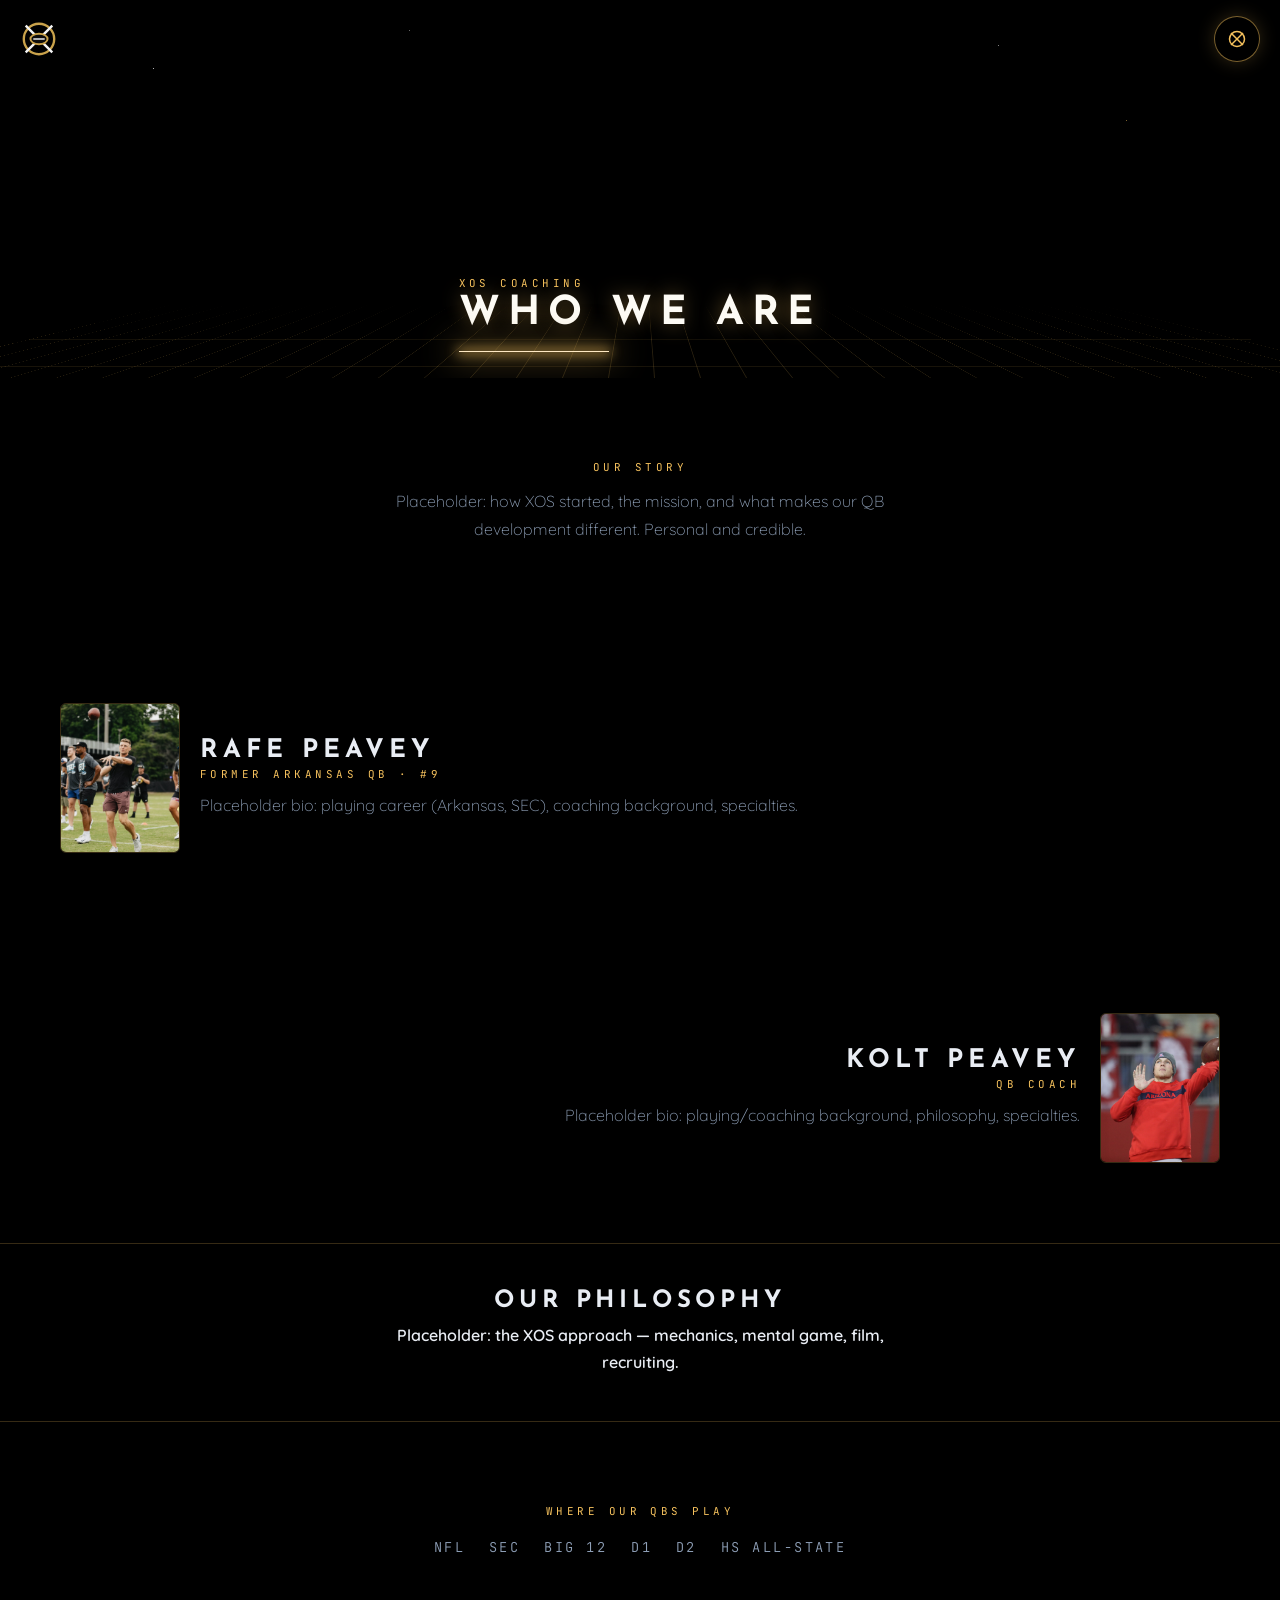
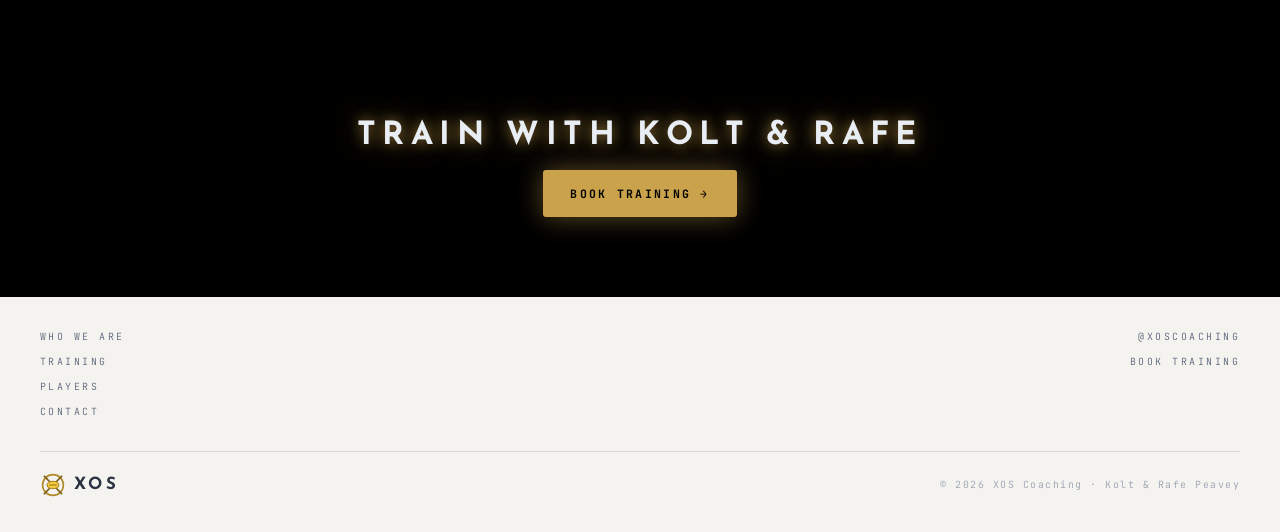
==== commit dc891d45: "Flatten theme to pure black, rework XOS wordmark ignition, tune hero timing - Flatten all section/ch" ====
--- a/about.html
+++ b/about.html
@@ -27,7 +27,7 @@
       <p style="max-width:36rem;margin:.75rem auto 0;color:var(--muted)">Placeholder: how XOS started, the mission, and what makes our QB development different. Personal and credible.</p>
     </section>
 
-    <section class="section" style="background:var(--bg-mid)"><div class="container">
+    <section class="section" style="background:var(--bg)"><div class="container">
       <div class="about-coach">
         <img src="images/rafe.jpg" alt="Coach Rafe Peavey on the field" loading="lazy">
         <div><h2 style="font-size:1.6rem">Rafe Peavey</h2><p class="label">Former Arkansas QB · #9</p><p style="color:var(--muted);margin-top:.5rem">Placeholder bio: playing career (Arkansas, SEC), coaching background, specialties.</p></div>
@@ -51,7 +51,7 @@
       <div class="commit-list" style="margin-top:1rem;color:var(--muted)"><span>NFL</span><span>SEC</span><span>BIG 12</span><span>D1</span><span>D2</span><span>HS ALL-STATE</span></div>
     </section>
 
-    <section class="section" style="background:radial-gradient(ellipse at 50% 120%,var(--bg-warm) 0%,var(--bg) 70%);text-align:center"><div class="container">
+    <section class="section" style="background:var(--bg);text-align:center"><div class="container">
       <h2 class="glow-text" style="font-size:2rem">Train With Kolt &amp; Rafe</h2>
       <a class="btn btn-gold" href="contact.html" style="margin-top:1rem">BOOK TRAINING →</a>
     </div></section>
--- a/css/styles.css
+++ b/css/styles.css
@@ -4,15 +4,17 @@
    ============================================================ */
 
 :root{
-  /* Midnight Gold palette */
-  --bg:#04070f;
-  --bg-mid:#0a1222;
-  --bg-warm:#12203a;
-  --panel:rgba(18,32,58,.45);
+  /* Midnight Gold palette — background ramp is neutral black (was deep navy);
+     the three steps keep their luminance so the depth gradients still read. */
+  --bg:#000000;
+  --bg-mid:#0c0c0e;
+  --bg-warm:#17171b;
+  --panel:rgba(28,28,32,.45);
   --hairline:rgba(245,193,93,.22);
   --gold:#c9a24b;
   --hot:#f5c15d;
   --core:#ffe9c4;
+  --white:#fff;
   --head:#fdfbf5;
   --text:#e9edf4;
   --muted:#8fa0b8;
@@ -23,8 +25,8 @@
 
   /* backward-compat aliases (interior pages still reference these
      until their Task 3 restyle lands) */
-  --ink:#04070f;
-  --panel-2:#0a1222;
+  --ink:#000000;
+  --panel-2:#0c0c0e;
   --line:rgba(245,193,93,.14);
   --gold-dim:#7a5a1a;
 
@@ -125,7 +127,7 @@
 .menu-toggle{
   width:46px;height:46px;border-radius:50%;
   border:1px solid rgba(var(--neon),.5);
-  background:rgba(4,7,15,.75);
+  background:rgba(0,0,0,.75);
   color:var(--hot);
   display:flex;align-items:center;justify-content:center;
   cursor:pointer;
@@ -137,7 +139,7 @@
 
 .site-menu{
   position:fixed;inset:0;z-index:40;
-  background:linear-gradient(150deg,var(--bg-warm) 0%,var(--bg-mid) 45%,var(--bg) 100%);
+  background:var(--bg);
   display:flex;flex-direction:column;justify-content:center;
   padding:2rem 1.75rem;
   transform:translateY(-100%);opacity:0;visibility:hidden;
@@ -263,7 +265,7 @@
 /* ---------- CH0 Arrival ---------- */
 .ch--arrival{
   flex-direction:column;
-  background:linear-gradient(180deg,var(--bg) 0%,var(--bg-mid) 55%,var(--bg) 100%);
+  background:var(--bg);
 }
 /* width/height 100% is required: canvas is a replaced element, so
    inset:0 alone would leave its CSS size at the width/height attributes */
@@ -293,32 +295,42 @@
 }
 .arrival-mark{position:relative;z-index:3;text-align:center}
 .arrival-logo{line-height:0}
-/* --- XOS lightsaber-ignition wordmark --- */
+/* --- XOS wordmark: solid Archivo Black outlines, saber-trace reveal --- */
+/* The saber is the MASK, not the letter. Glyphs are flat fills; an animated
+   stroke uncovers them. Mask strokes are deliberately OVERWEIGHT (wider than
+   the stem) and overshoot the glyph — that is safe because each glyph has its
+   own mask, so a stroke can never spill into a neighbour. Sizing them to the
+   stem is what produced the old white-core-in-gold-ring tube. */
 .xos-mark{
   width:clamp(16rem,72vw,46rem);height:auto;display:block;margin:0 auto;
-  filter:drop-shadow(0 0 18px rgba(var(--neon),.55)) drop-shadow(0 0 46px rgba(var(--neon-deep),.4));
-}
-.xos-mark path{fill:none;stroke-linecap:round;stroke-linejoin:round;
+  overflow:visible;
+  /* Gold bloom. A drop-shadow on the root <svg>, so it renders BEHIND the mark
+     and can never tint a letter's interior. A shadow, not a stroke — each
+     letter stays exactly one flat colour. */
+  filter:drop-shadow(0 0 22px rgba(var(--neon),.38)) drop-shadow(0 0 60px rgba(var(--neon-deep),.28));
+}
+/* Glyph colours live here, NOT in SVG presentation attributes: var() inside a
+   presentation attribute is unevenly supported and falls back to black on failure.
+   --core is scoped to .xos-glyph--core (X and O only). Do NOT widen this to
+   .xos-glyph — CSS outranks presentation attributes, so it would override the S's
+   fill="url(#xos-s-gold)" and flatten its gradient to flat white. The S's fill must
+   stay an attribute: a fragment-only url(#id) in an EXTERNAL stylesheet resolves
+   against the stylesheet's URL, not the document's, in several engines. */
+/* --white, not --core: the cream core read as warm/gold-adjacent next to the S.
+   The X and O should be clean white so the S is the only gold in the mark. */
+.xos-glyph--core{fill:var(--white)}
+#xos-s-gold stop:nth-of-type(1){stop-color:var(--core)}
+#xos-s-gold stop:nth-of-type(2){stop-color:var(--hot)}
+#xos-s-gold stop:nth-of-type(3){stop-color:var(--gold)}
+/* Mask strokes: white reveals the glyph beneath. stroke-width is set per-path
+   in the markup (X 250 / O 270 / S 300) — verified for 100% coverage. */
+.xos-trace{
+  fill:none;stroke:#fff;
+  stroke-linecap:round;stroke-linejoin:round;
   stroke-dasharray:1;stroke-dashoffset:1;
-  animation:xos-draw .65s cubic-bezier(.2,.8,.2,1) var(--xd,0s) both;
-}
-/* layer opacity lives on the GROUP so overlapping strokes inside a layer
-   (S midpoint, X crossing) do not compound their alpha */
-/* Stroke widths are derived from the real Josefin Sans 700 caps: the glyph
-   stem measures 150/1000 upm, and the mark's viewBox is font units x 0.2 —
-   so the LIT TUBE (.xos-mid) is 30 units = Josefin's exact stem weight.
-   The core is the white-hot filament inside it and the halo its bloom.
-   (Anchoring .xos-core to the stem instead would make the halo 140 units
-   wide on a 147-unit cap height — it closes the O's counter into a blob.) */
-.xos-mark .xos-halo{stroke:var(--gold);stroke-width:50;opacity:.35}
-.xos-mark .xos-mid{stroke:var(--hot);stroke-width:30;opacity:.8}
-.xos-mark .xos-core{stroke:var(--head);stroke-width:16;opacity:1}
-/* core layer gets a bloom flash the instant it finishes drawing */
-.xos-mark .xos-core{
-  animation:xos-flash .2s ease-out calc(var(--xd,0s) + .62s) both;
-}
-@keyframes xos-draw{0%{stroke-dashoffset:1;stroke-opacity:0}2%{stroke-opacity:1}100%{stroke-dashoffset:0}}
-@keyframes xos-flash{0%{filter:brightness(1)}45%{filter:brightness(2.6)}100%{filter:brightness(1)}}
+  animation:xos-draw var(--dur,.6s) var(--ease,cubic-bezier(.22,.78,.3,1)) var(--xd,0s) both;
+}
+@keyframes xos-draw{to{stroke-dashoffset:0}}
 .arrival-sub{
   font-family:var(--font-mono);
   font-size:clamp(.6rem,1.6vw,.85rem);
@@ -333,7 +345,7 @@
 .scroll-cue::before{content:"▼ ";color:var(--hot)}
 
 /* ---------- CH1 Statement ---------- */
-.ch--statement{background:radial-gradient(ellipse at 50% 80%,var(--bg-mid) 0%,var(--bg) 70%)}
+.ch--statement{background:var(--bg)}
 .ch--statement .statement{
   font-family:var(--font-display);
   font-weight:700;letter-spacing:.2em;
@@ -346,7 +358,12 @@
 /* ---------- CH2 The System ---------- */
 .ch--system .ch__inner{display:grid;grid-template-columns:1fr;gap:2rem;align-items:center}
 @media(min-width:860px){.ch--system .ch__inner{grid-template-columns:1.1fr 1fr}}
-.ch--system .grid-faint{transform:perspective(700px) rotateX(26deg) scale(1.3);transform-origin:center bottom}
+.ch--system .grid-faint{
+  transform:perspective(700px) rotateX(26deg) scale(1.3);transform-origin:center bottom;
+  background-image:
+    linear-gradient(rgba(var(--neon),.11) 1px, transparent 1px),
+    linear-gradient(90deg, rgba(var(--neon),.11) 1px, transparent 1px);
+}
 .system-diagram{position:relative;display:flex;justify-content:center}
 .system-diagram svg{width:100%;max-width:420px;height:auto}
 .system-copy p{font-size:clamp(1rem,2vw,1.3rem);line-height:1.8;color:#c6d0de;font-weight:300;max-width:34ch}
@@ -394,7 +411,7 @@
 .dossier-entry span{font-family:var(--font-mono);font-size:.62rem;letter-spacing:.28em;color:var(--hot);text-transform:uppercase}
 
 /* ---------- CH5 The Roster ---------- */
-.ch--roster{background:var(--bg-mid)}
+.ch--roster{background:var(--bg)}
 .roster-head{font-family:var(--font-display);font-size:clamp(1.35rem,3.6vw,2.6rem);color:var(--head);text-shadow:0 0 16px rgba(var(--neon),.35)}
 .roster-grid{display:grid;grid-template-columns:1fr;gap:1rem;margin-top:2rem}
 @media(min-width:560px){.roster-grid{grid-template-columns:repeat(2,1fr)}}
@@ -403,11 +420,11 @@
   position:relative;overflow:hidden;
   min-height:300px;
   border:1px solid var(--hairline);border-radius:4px;
-  background:linear-gradient(160deg,var(--bg-warm) 0%,#070d1a 80%);
+  background:linear-gradient(160deg,var(--bg-warm) 0%,#0a0a0c 80%);
   display:flex;
 }
 .dossier .dossier-bg{position:absolute;inset:0;object-fit:cover;width:100%;height:100%;filter:var(--duotone);opacity:.85}
-.dossier .dossier-scrim{position:absolute;inset:0;background:linear-gradient(180deg,rgba(4,7,15,.15) 0%,rgba(4,7,15,.85) 85%)}
+.dossier .dossier-scrim{position:absolute;inset:0;background:linear-gradient(180deg,rgba(0,0,0,.15) 0%,rgba(0,0,0,.85) 85%)}
 .dossier .dossier-file{position:absolute;top:.7rem;right:.85rem;z-index:2;font-family:var(--font-mono);font-size:.6rem;letter-spacing:.2em;color:rgba(var(--neon),.75)}
 .dossier .dossier-corner{position:absolute;top:-1px;left:-1px;z-index:2;width:12px;height:12px;border-top:2px solid var(--hot);border-left:2px solid var(--hot)}
 .dossier .dossier-meta{position:relative;z-index:2;align-self:flex-end;padding:1rem}
@@ -416,7 +433,7 @@
 .roster-cta{text-align:center;margin-top:2.5rem}
 
 /* ---------- CH6 The Ask ---------- */
-.ch--ask{flex-direction:column;text-align:center;background:radial-gradient(ellipse at 50% 120%,var(--bg-warm) 0%,var(--bg) 70%)}
+.ch--ask{flex-direction:column;text-align:center;background:var(--bg)}
 .ch--ask .ask-head{font-family:var(--font-display);font-size:clamp(1.6rem,5.5vw,3.8rem);color:var(--head);text-shadow:0 0 26px rgba(var(--neon),.55);line-height:1.15}
 .ch--ask .saber{margin:2rem auto}
 .ch--ask .btn{margin-top:.5rem}
@@ -447,7 +464,7 @@
 
 /* slash -> dark glass band with glowing gold stat numbers */
 .slash{
-  background:linear-gradient(180deg,var(--bg-mid),var(--bg-warm));
+  background:var(--bg);
   border-top:1px solid var(--hairline);border-bottom:1px solid var(--hairline);
   color:var(--text);padding:2.75rem 0;position:relative;
 }
@@ -459,7 +476,7 @@
    ============================================================ */
 .page-banner{
   position:relative;min-height:42vh;display:flex;align-items:flex-end;overflow:hidden;
-  background:linear-gradient(150deg,var(--bg-warm) 0%,var(--bg-mid) 50%,var(--bg) 100%);
+  background:var(--bg);
 }
 .page-banner::before{ /* star field */
   content:"";position:absolute;inset:0;pointer-events:none;
@@ -504,7 +521,7 @@
 .gallery img:hover{opacity:.9;box-shadow:0 0 18px rgba(var(--neon),.2)}
 .gallery img:focus-visible{outline:2px solid var(--hot);outline-offset:2px}
 
-.lightbox{position:fixed;inset:0;z-index:60;background:rgba(4,7,15,.94);display:none;align-items:center;justify-content:center;padding:1.5rem}
+.lightbox{position:fixed;inset:0;z-index:60;background:rgba(0,0,0,.94);display:none;align-items:center;justify-content:center;padding:1.5rem}
 .lightbox.open{display:flex}
 .lightbox img{max-width:92vw;max-height:88vh;border-radius:6px;box-shadow:0 0 60px rgba(var(--neon),.25)}
 .lightbox .lb-close{position:absolute;top:1rem;right:1.25rem;width:44px;height:44px;display:flex;align-items:center;justify-content:center;color:var(--hot);font-size:2rem;cursor:pointer;background:none;border:0}
@@ -580,5 +597,11 @@
   .saber{transform:scaleX(1) !important}
   .play path{stroke-dashoffset:0 !important}
   .play circle{opacity:1 !important}
-  .xos-mark path{stroke-dashoffset:0 !important;filter:none !important}
-}
+  /* Wordmark under reduced motion.
+     The dashoffset override below is LOAD-BEARING and the least obvious interaction
+     in this file: the universal animation:none above reverts each .xos-trace to its
+     BASE state, stroke-dashoffset:1 — masks fully CLOSED, revealing nothing. Without
+     this override the wordmark renders BLANK. Forcing 0 lands every trace fully drawn.
+     No filter:none here: the bloom is a static glow, not motion, and must survive. */
+  .xos-mark .xos-trace{stroke-dashoffset:0 !important}
+}
